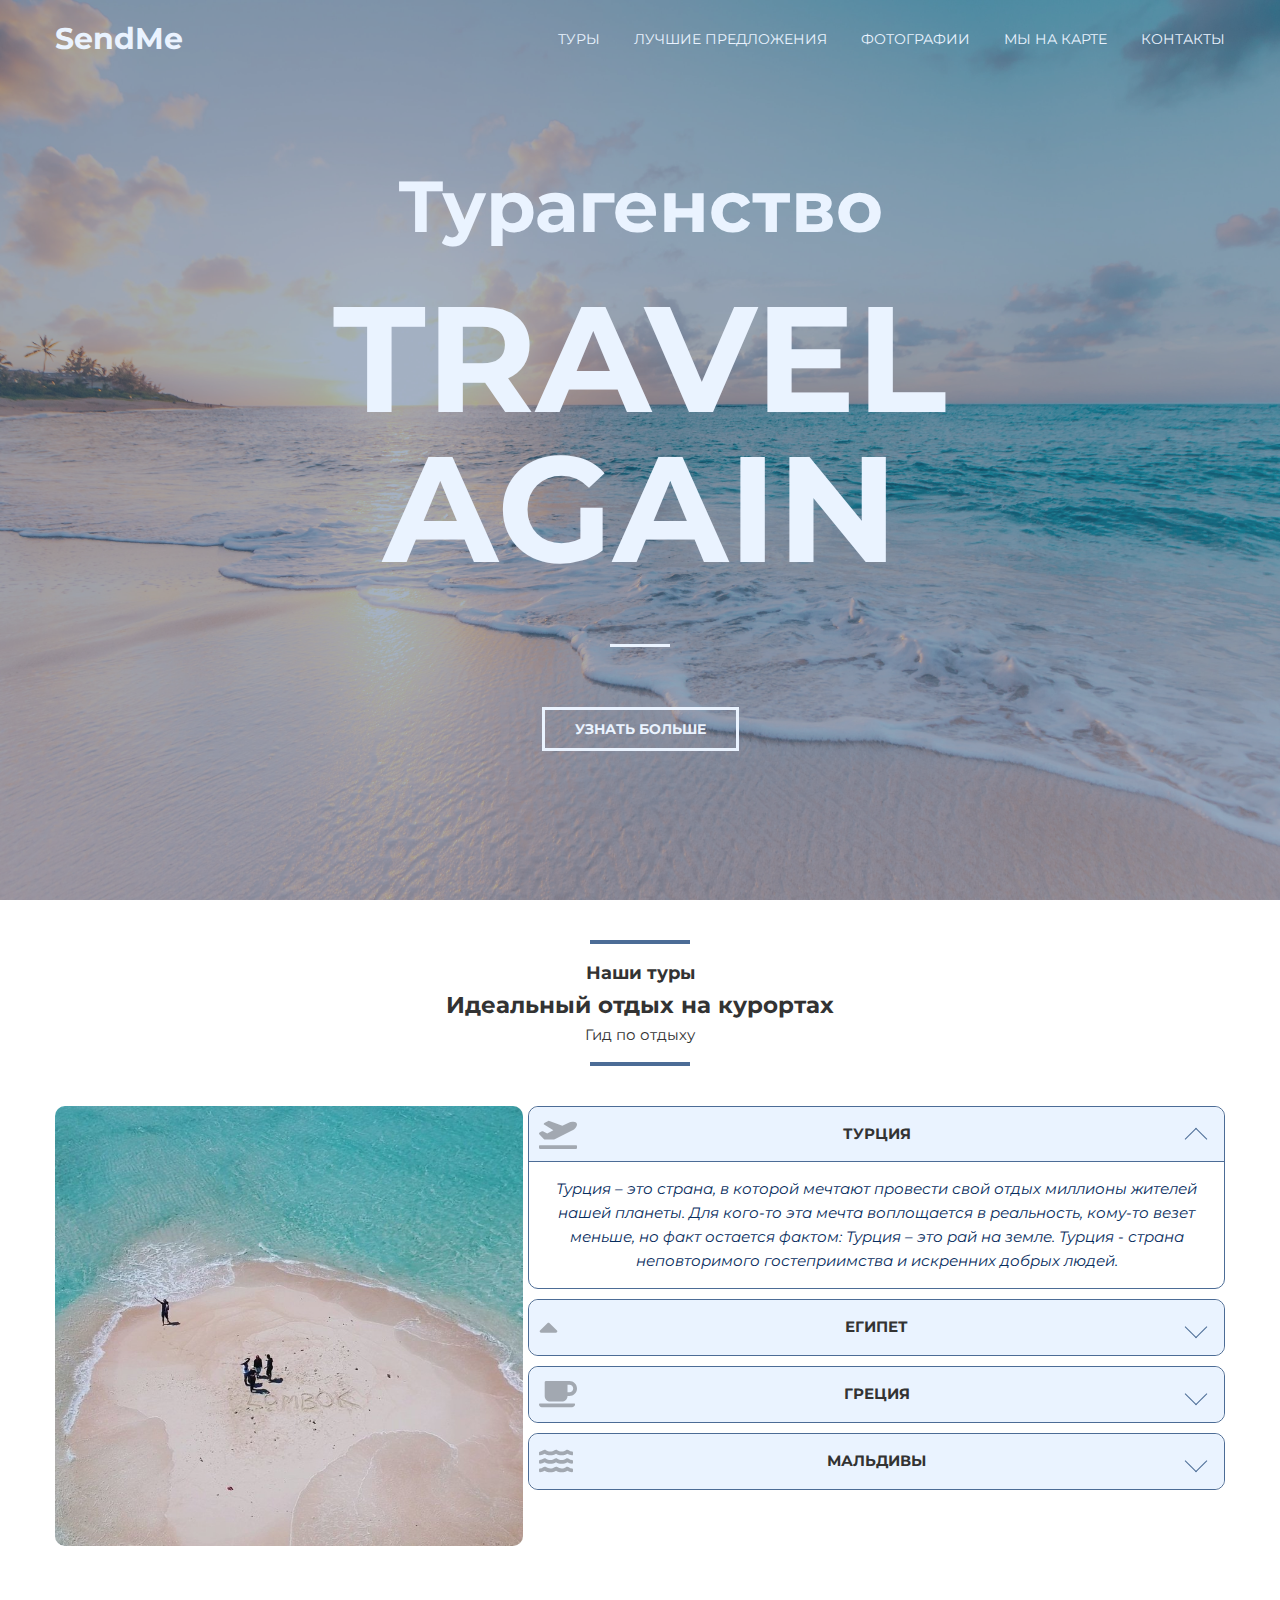
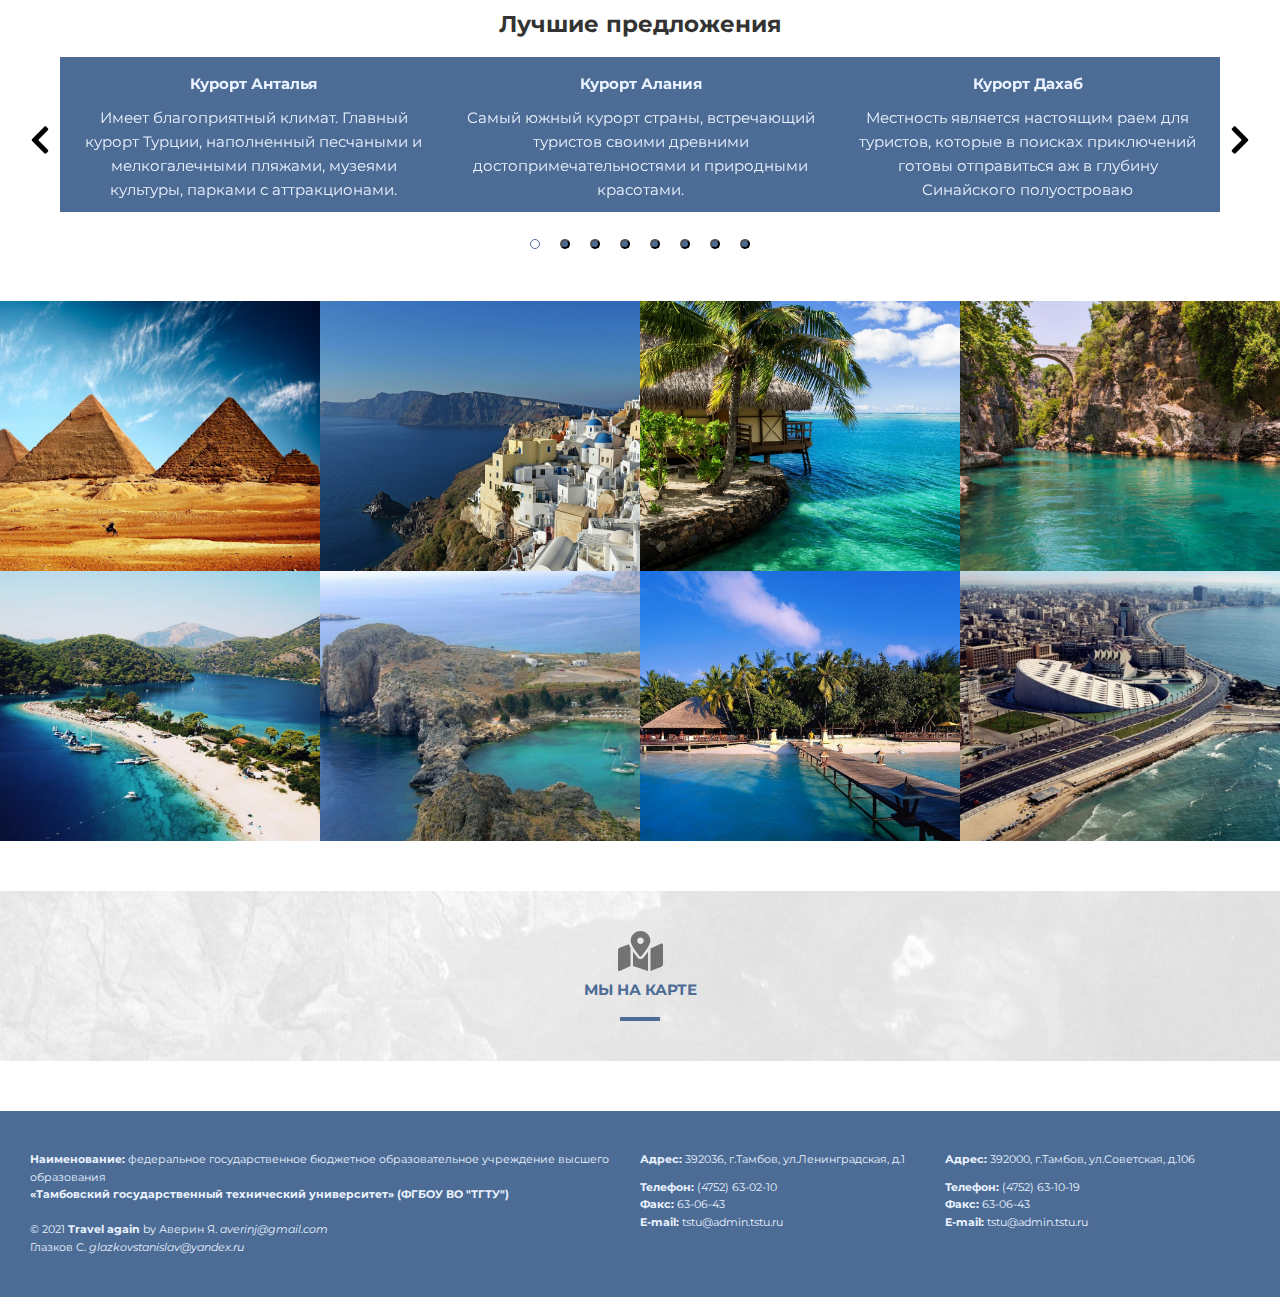
==== index.html @ 6d16c8c4 "для деплоя на gihub Pages" ====
<!DOCTYPE html>
<html lang="ru">
<head>
    <meta charset="UTF-8">
    <meta http-equiv="X-UA-Compatible" content="IE=edge">
    <meta name="viewport" content="width=device-width, initial-scale=1.0">
    <link rel="stylesheet" type="text/css" href="assets/css/style.css">
    <link rel="preconnect" href="https://fonts.googleapis.com">
    <link rel="preconnect" href="https://fonts.gstatic.com" crossorigin>
    <link href="https://fonts.googleapis.com/css2?family=Montserrat:ital,wght@0,400;0,700;1,300&display=swap" rel="stylesheet">

    <!-- Favicons -->
    <link rel="apple-touch-icon" sizes="180x180" href="assets/img/favicons/apple-touch-icon.png">
    <link rel="icon" type="image/png" sizes="32x32" href="assets/img/favicons/favicon-32x32.png">
    <link rel="icon" type="image/png" sizes="16x16" href="assets/img/favicons/favicon-16x16.png">
    <link rel="manifest" href="assets/img/favicons/site.webmanifest">
    <link rel="mask-icon" href="assets/img/favicons/safari-pinned-tab.svg" color="#7f7f7f">
    <meta name="msapplication-TileColor" content="#00aba9">
    <meta name="theme-color" content="#ffffff">

    <meta name="description" content="Travel Again - турагентство вашей мечты" />
    <meta name="keywords" content="Travel Again - турагентство вашей мечты" />
    <meta name="google" content="notranslate" />

    <title>Travel again</title>
</head>
<body>

<!-- Header -->
<header class="header" id="header">
    <div class="container">
        <div class="header__inner">
            <div class="header__logo">SendMe</div>

            <nav class="nav" id="nav">
                <a href="#tours" class="nav__link">Туры</a>
                <a href="#slider" class="nav__link">Лучшие Предложения</a>
                <a href="#photos" class="nav__link">Фотографии</a>
                <a href="#map" class="nav__link">Мы на карте</a>
                <a href="#contacts" class="nav__link">Контакты</a>
            </nav>

            <button class="nav-toggle" id="nav_toggle" type="button">
                <span class="nav-toggle__item">Menu</span>
            </button>
        </div>
    </div>
</header>

<!-- Page -->
<div class="page">
    <!--    Intro-->
    <div class="intro" id="intro">
        <div class="container">
            <div class="intro__inner">
                <h2 class="intro__uptitle">Турагенство</h2>
                <h1 class="intro__title">Travel again</h1>

                <a href="#slider" class="btn">Узнать больше</a>

            </div>
        </div>
    </div>

    <!-- Tours -->
    <div class="tours" id="tours">
        <div class="container">
            <div class="tours__header">
                <h3 class="tours__uptitle">Наши туры</h3>
                <h2 class="tours__title">Идеальный отдых на курортах</h2>
                <p class="tours__text">Гид по отдыху</p>
            </div>

            <div class="tours__block">

                <img src="assets/img/tours.jpg" alt="" class="tours__photo">

    
                <div class="accordion" id="accordion">
                    <div class="accordion__item active">
                        <div class="accordion__header">
                            <img src="assets/svg/plane-departure-solid.svg" alt="" class="header__ico">
                            <div class="accordion__title">Турция</div>
                        </div>
                        <div class="accordion__content" >
                            <p>Турция – это страна, в которой мечтают провести свой отдых миллионы жителей нашей планеты. Для кого-то эта мечта воплощается в реальность, кому-то везет меньше, но факт остается фактом: Турция – это рай на земле. Турция - страна неповторимого гостеприимства и искренних добрых людей.</p>
                        </div>
                    </div>
                    <div class="accordion__item">
                        <div class="accordion__header">
                            <img src="assets/svg/caret-up-solid.svg" alt="" class="header__ico">
                            <div class="accordion__title">Египет</div>
                        </div>
                        <div class="accordion__content">
                            <p>Достоинства Египта известны каждому: качественный пляжный отдых круглый год на Средиземном и Красном морях, разнообразная «экскурсионка»: Сфинкс и Луксор. Египет наиболее знаменит, как колыбель древней египетской цивилизации с ее храмами, иероглифами, мумиями и виднеющимися отовсюду пирамидами.</p>
                        </div>
                    </div>
                    <div class="accordion__item">
                        <div class="accordion__header">
                            <img src="assets/svg/coffee-solid.svg" alt="" class="header__ico">
                            <div class="accordion__title">Греция</div>
                        </div>
                        <div class="accordion__content">
                            <p>Греция — страна, где древности на каждом шагу: Афины, Дельфы, Фивы и Метеоры, скальные монастыри и святая гора Афон. Еще здесь классные пляжи, чистое море, а также живописные острова. Греция является музеем под открытым небом. Даже в самых небольших деревнях Греции можно найти развалины древней крепости или фрагменты античных храмов.</p>
                        </div>
                    </div>
                    <div class="accordion__item">
                        <div class="accordion__header">
                            <img src="assets/svg/water-solid.svg" alt="" class="header__ico">
                            <div class="accordion__title">Мальдивы</div>
                        </div>
                        <div class="accordion__content">
                            <p>Мальдивские острова — это россыпь живописных атоллов в теплых водах Индийского океана. Здесь все располагает к блаженству: километры уединенных пляжей, высококлассные отели и очень красивая природа.</p>
                        </div>
                    </div>
                </div>
            </div>
        </div>
    </div>

    <!-- SLick slider -->
    <div class="slider__block" id="slider">
        <h2 class="slider__uptitle">Лучшие предложения</h2>
        <div class="slider">
            <div class="slider__item">
                <p class="slider__title">Курорт Анталья</p>
                <div class="slider__subtitle">Имеет благоприятный климат. Главный курорт Турции, наполненный песчаными и мелкогалечными пляжами, музеями культуры, парками с аттракционами.</div>
            </div>
            <div class="slider__item">
                <p class="slider__title">Курорт Алания</p>
                <div class="slider__subtitle">Самый южный курорт страны, встречающий туристов своими древними достопримечательностями и природными красотами.</div>
            </div>
            <div class="slider__item">
                <p class="slider__title">Курорт Дахаб</p>
                <div class="slider__subtitle">Местность является настоящим раем для туристов, которые в поисках приключений готовы отправиться аж в глубину Синайского полуостроваю</div>
            </div>
            <div class="slider__item">
                <p class="slider__title">Курорт Хургада</p>
                <div class="slider__subtitle">Хургада - популярный крупный египетский курорт, центр водных видов спорта. Туристов привлечет в данном регионе шоу восточных танцев и теплое Красное море.</div>
            </div>
            <div class="slider__item">
                <p class="slider__title">Остров Крит</p>
                <div class="slider__subtitle">Большой греческий остров, наполненный горными ландшафтами, песчаными пляжами и уютными деревушками. Курорт хорош для родителей с детьми или романтического отдыха вдвоём.</div>
            </div>
            <div class="slider__item">
                <p class="slider__title">Остров Корфу</p>
                <div class="slider__subtitle">Самый северных из греческих островов славится пышной растительностью, скалистыми горами и холмистым побережьем.</div>
            </div>
            <div class="slider__item">
                <p class="slider__title">Атолл Южный Мале</p>
                <div class="slider__subtitle">Популярен среди отдыхающих с детьми. Также здесь удачно расположен аэропорт, можно всегда быстро добраться до своего отеля.</div>
            </div>
            <div class="slider__item">
                <p class="slider__title">Атолл Лавиани</p>
                <div class="slider__subtitle">Атолл включает в себя 63 острова. Считается, что здесь лучший дайвинг на Мальдивах. Также, остров покорит туристов алыми закатами и рассветами.</div>
            </div>
        </div>
    </div>

    <!-- Photos -->
    <div class="photos" id="photos">
        <div class="photos__inner">
            <div class="photos__col2">
                <div class="photos__col">
                    <div class="photos__item">
                        <img src="assets/img/photos/eg1.jpg" alt="" class="place__photo">
                        <div class="photos__info">
                            <div class="photos__title">Египетские пирамиды</div>
                            <div class="photos__text">Древние каменные сооружения бело золотого цвета пирамидальной формы, расположенные в Египте</div>
                        </div>
                    </div>
                    <div class="photos__item">
                        <img src="assets/img/photos/eg2.jfif" alt="" class="place__photo">
                        <div class="photos__info">
                            <div class="photos__title">Олюдениз</div>
                            <div class="photos__text">Курортный посёлок, расположенный на средиземноморском побережье Турции в 15км от города Фетхие.</div>
                        </div>
                    </div>
                </div>
                <div class="photos__col">
                    <div class="photos__item">
                        <img src="assets/img/photos/gr1.jpg" alt="" class="place__photo">
                        <div class="photos__info">
                            <div class="photos__title">Киклады</div>
                            <div class="photos__text">Архипелаг в южной части Эгейского моря. Более 200 островов, образующих несколько вытянутых с северо-запада на юго-восток гирлянд.</div>
                        </div>
                    </div>
                    <div class="photos__item">
                        <img src="assets/img/photos/gr2.jpg" alt="" class="place__photo">
                        <div class="photos__info">
                            <div class="photos__title">Родос</div>
                            <div class="photos__text">Город и порт в Греции. Расположен в 12км к северо-востоку от аэропорта «Диагорас» на побережье пролива Родос.</div>
                        </div>
                    </div>
                </div>
            </div>
            <div class="photos__col2">
                <div class="photos__col">
                    <div class="photos__item">
                        <img src="assets/img/photos/mal1.jpg" alt="" class="place__photo">
                        <div class="photos__info">
                            <div class="photos__title">Пальми</div>
                            <div class="photos__text">Город в Италии, располагается в регионе Калабрия, подчиняется административному центру Реджо-Калабрия.</div>
                        </div>
                    </div>
                    <div class="photos__item">
                        <img src="assets/img/photos/mal2.jpg" alt="" class="place__photo">
                        <div class="photos__info">
                            <div class="photos__title">Уэст-Айленд</div>
                            <div class="photos__text">Столица Кокосовых островов, которые входят в состав Внешней территории Австралия</div>
                        </div>
                    </div>
                </div>
                <div class="photos__col">
                    <div class="photos__item">
                        <img src="assets/img/photos/tur1.jpg" alt="" class="place__photo">
                        <div class="photos__info">
                            <div class="photos__title">Кёпрюлю каньон</div>
                            <div class="photos__text">Каньон и национальный парк в провинции Анталья, Турция. Простирается на 14 км вдоль горной реки Кёпрючай.</div>
                        </div>
                    </div>
                    <div class="photos__item">
                        <img src="assets/img/photos/tur2.jfif" alt="" class="place__photo">
                        <div class="photos__info">
                            <div class="photos__title">Александрия</div>
                            <div class="photos__text">Город в дельте Нила, главный морской порт и второй по величине город Египта. Простирается на 32 км вдоль побережья Средиземного моря.</div>
                        </div>
                    </div>
                </div>
            </div>
        </div>
    </div>

    <!-- Map -->
    <div class="map" id="map">
        <div class="container">
            <div class="map__inner">
                <a href="https://yandex.ru/maps/-/CCUqYBhc9C" class="map__link">
                    <img src="assets/svg/map-marked-alt-solid.svg" alt="" class="map__ico">          
                    <div class="map__title">Мы на карте</div>
                </a>
            </div>
        </div>
    </div>
</div>

<!-- Footer -->
<footer class="footer" id="contacts">
        <div class="footer__inner">
            <div class="footer__left">
                <div class="footer__text">
                    <p class="footer__uptitle"><b>Наименование:</b> федеральное государственное бюджетное образовательное учреждение высшего образования </p>
                    <p class="footer__title"><b>«Тамбовский государственный технический университет» (ФГБОУ ВО "ТГТУ")</b></p>
                    <p class="footer__subtitle"><br>© 2021 <b>Travel again</b> by Аверин Я. <i>averinj@gmail.com</i><br>Глазков С. <i>glazkovstanislav@yandex.ru</i></p>
                </div>
            </div>
            <div class="footer__center">
                <div class="footer__text">
                    <p class="footer__address"><b>Адрес:</b> 392036, г.Тамбов, ул.Ленинградская, д.1</p>
                    <a href="tel:+74752630210" class="footer__tel"><b>Телефон:</b> (4752) 63-02-10</p>
                    <p class="footer__fax"><b>Факс: </b>63-06-43</p>
                    <a href="mailto:tstu@admin.tstu.ru" class="footer__email"><b>E-mail:</b> tstu@admin.tstu.ru</a>
                </div>
            </div>
            <div class="footer__right">
                <div class="footer__text">
                    <p class="footer__address"><b>Адрес:</b> 392000, г.Тамбов, ул.Советская, д.106</p>
                    <a href="tel:+74752631019" class="footer__tel"><b>Телефон:</b> (4752) 63-10-19</p>
                    <p class="footer__fax"><b>Факс: </b>63-06-43</p>
                    <a href="mailto:tstu@admin.tstu.ru" class="footer__email"><b>E-mail:</b> tstu@admin.tstu.ru</a>
                </div>
            </div>
        </div>
</footer>
</div>
<script src="https://code.jquery.com/jquery-3.6.0.min.js" type="text/javascript"></script>
<script src="assets/js/slick.min.js"></script>
<script src="assets/js/main.js"></script>
</body>
</html>
---- assets/css/style.css ----
body {
    margin: 0;
    font-family: 'Montserrat', sans-serif;
    -webkit-font-smoothing: antialiased;

    font-size: 15px;
    line-height: 1.6;
    color: #333333;
}

*,
*:before,
*:after {
    padding: 0;
    box-sizing: border-box;
}

h1, h2, h3, h4, h5, h6 {
    margin: 0;
}

p {
    margin: 0;
}

a {
    margin: 0;
    text-decoration: none;
    outline: none;
}

/*Container*/
.container {
    width: 100%;
    max-width: 1200px;
    padding: 0 15px;
    margin: 0 auto;
    text-align: center;
    height: auto;
}

.page {
    overflow: hidden;
}
/*Header*/
.header {
    position: absolute;
    width: 100%;
    padding-top: 15px;

    top: 0;
    left: 0;
    right: 0;
    z-index: 1000;
    transition: background-color .1s linear;
}

.header.fixed {
    padding: 5px 0;

    background-color: #4c6c96;
    box-shadow: 0 3px 10px rgba(0, 0, 0, 0.2);

    position: fixed;
    top: 0;
    left: 0;
    right: 0;

    transform: translate3d(0, 0, 0);
}

.header.active {
    background-color: #4c6c96;
}

.header__inner {
    display: flex;
    justify-content: space-between;
    align-items: center;
}

.header__logo {
    font-size: 30px;
    font-weight: 700;
    color: #eaf3ff;
}

/*Nav*/
.nav {
    font-size: 14px;
    text-transform: uppercase;
    opacity: .2s;
}

.nav-toggle {
    width: 30px;
    padding: 10px 0;
    display: none;

    font-size: 0;
    color: transparent;

    border: 0;
    background: none;
    cursor: pointer;

    position: absolute;
    top: 24px;
    right: 24px;
    z-index: 1;
}

.nav-toggle:focus {
    outline: 0;
}

.nav-toggle__item {
    display: block;
    width: 100%;
    height: 3px;

    background-color: #fff;

    position: absolute;
    top: 0;
    right: 0;
    bottom: 0;
    left: 0;
    margin: auto;

    transition: background .2s linear;
}

.nav-toggle.active .nav-toggle__item {
    background: none;
}

.nav-toggle__item:before,
.nav-toggle__item:after {
    content: "";
    width: 100%;
    height: 3px;

    background-color: #fff;

    position: absolute;
    left: 0;
    z-index: 1;

    transition: transform .2s linear;
}

.nav-toggle__item:before {
    top: -8px;
}

.nav-toggle__item:after {
    bottom: -8px;
}

.nav-toggle.active .nav-toggle__item:before {
    transform-origin: left top;
    transform: rotate(45deg) translate3d(0px, -2px, 0)
}

.nav-toggle.active .nav-toggle__item:after {
    transform-origin: left bottom;
    transform: rotate(-45deg) translate3d(0px, 3px, 0);
}

.nav__link {
    display: inline-block;
    vertical-align: top;
    margin: 0 15px;
    position: relative;

    color: #eaf3ff;
    text-decoration: none;

    transition: color .1s linear;
}

.nav__link:first-child {
    margin-left: 0;
}

.nav__link:last-child {
    margin-right: 0;
}

.nav__link:after {
    content: "";
    display: block;
    width: 100%;
    height: 3px;

    background-color: #eaf3ff;
    opacity: 0;

    position: absolute;
    top: 100%;
    left: 0;
    z-index: 1;

    transition: opacity .1s linear;
}

.nav__link:hover {
    color: #eaf3ff;
}

.nav__link:hover:after {
    opacity: 1;
}

/*Intro*/
.intro {
    display: flex;
    flex-direction: column;
    justify-content: center;
    width: 100%;
    height: 100vh;
    position: relative;  
    min-height: 820px;  
    
    background: url("../img/Sea.jpg") center no-repeat;
    -webkit-background-size: cover;
    background-size: cover;
    box-shadow: inset 0 0 0 1000px rgba(52,87,133, .4);
}

.intro__inner {
    width: 100%;
    max-width: 800px;
    margin: 0 auto;

    text-align: center;
}

.intro__title {
    color: #eaf3ff;
    font-size: 150px;
    font-weight: 700;
    text-transform: uppercase;
    line-height: 1;
}

.intro__title:after {
    content: "";
    display: block;
    width: 60px;
    height: 3px;
    margin: 60px auto;

    background-color: #eaf3ff;
}

.intro__uptitle {
    margin-bottom: 20px;

    font-size: 72px;
    color: #eaf3ff;
}


/* Button */
.btn {
    display: inline-block;
    vertical-align: top;
    padding: 8px 30px;

    border: 3px solid #eaf3ff;

    font-size: 14px;
    font-weight: 700;
    color: #eaf3ff;
    text-transform: uppercase;
    text-decoration: none;

    transition: background .1s linear, color .1s linear;
}

.btn:hover {
    background-color: #eaf3ff;
    color: #333;
}

/* Slick slider */
.slider__block {
    width: 100%;
    max-width: inherit;
}
.slider__uptitle {
    width: 100%;
    text-align: center;
    margin-top: 40px;
    padding-bottom: 15px;
}
.slick-slider{
	min-width: 0;
}
.slick-list {
	overflow: hidden;
}
.slick-track{
	display: flex;
	align-items: flex-start;
}
.slider {
    margin: 0 0 50px;
	position: relative;
	padding: 0px 60px;
}

.slider .slick-arrow{
	position: absolute;
	top: 50%;
	margin: -30px 30px 0px;
	z-index: 10;
	font-size: 0;
	width: 20px;
	height: 35px;
    border: none;
}
.slider .slick-arrow.slick-prev{
	left: 0;
	background: url('../svg/chevron-left-solid.svg') 0 0 / 100% no-repeat;
}
.slider .slick-arrow.slick-next{
	right: 0;
	background: url('../svg/chevron-right-solid.svg') 0 0 / 100% no-repeat;
}
.slider .slick-arrow.slick-disabled{
	opacity: 0.2;
}

.slider .slick-dots{
	display: flex;
	align-items: center;
	justify-content: center;
}
.slider .slick-dots li{
	list-style: none;
	margin: 0px 10px;
}
.slider .slick-dots button{
	font-size: 0;
	width: 10px;
	height: 10px;
	background-color: #4c6c96;
	border-radius: 50%;
}

.slider .slick-dots li.slick-active button{
	background-color: transparent;
	border: 1px solid #4c6c96;
}

.slider__item {
    padding: 15px;
    color: #eaf3ff;
    background: #4c6c96;
    text-align: center;
    height: 155px;
}

.slider__title {
    font-size: 15px;
    font-weight: 700;
    margin-bottom: 10px;
}

/* tours */
.tours {
    position: relbtntive;
    width: 100%;
    height: auto;
    margin-bottom: 60px;
}

.tours__block {
    width: 100%;
    display: flex;
    justify-content: space-around;
}

.tours__photo {
    width: 40%;
    height: 440px;
    object-fit: cover;
    display: block;
    margin-right: 5px;
    border-radius: 10px;
}

.tours__header {
    margin: 40px 0;
}

.tours__header::after,
.tours__header::before {
    content: "";
    height: 4px;
    width: 100px;
    background-color: #4c6c96;
    display: block;
    margin: 15px auto;
    transition: background-color .1s linear;
}


/* Accordion */
.accordion {
    width: 60%;
}

.header__ico {
    position: absolute;
    margin-left: 10px;
    left: 0;
    height: 30px;
    opacity: .3;
}


.accordion__header {
    display: flex;

    padding: 15px 20px 15px;
    position: relative;

    border-bottom: 1px solid transparent;
    cursor: pointer;

    align-items: center;

    background-color: #eaf3ff;
    border-radius: 10px;
}

.accordion__title {
    font-weight: 700;
    font-size: 15px;
    color: #333;
    text-transform: uppercase;
    width: 100%;
}

.accordion__item {
    margin-bottom: 10px;
    border: 1px solid #4c6c96;
    border-radius: 10px;
}

.accordion__item.active .accordion__content {
    display: block;
    animation: showBlock .5s linear forwards;
    
}

.accordion__item.active .accordion__header {
    border-bottom-color: #4c6c96;
    background-color: #eaf3ff;

    border-radius: 10px 10px 0 0;
}

.accordion__item.active .accordion__header:after {
    transform: translateY(-50%) rotate(-45deg);
    margin-top: 5px;
}

.accordion__header:after {
    content: "";
    display: block;
    width: 16px;
    height: 16px;

    border-top: 1px solid #4c6c96;
    border-right: 1px solid #4c6c96;

    position: absolute;
    top: 50%;
    right: 20px;
    z-index: 1;

    transform: translateY(-50%) rotate(135deg);
}

.accordion__content {
    padding: 15px 20px;
    display: none;

    font-size: 15px;
    color: #072d5e;
    font-style: italic;
    font-weight: 400;
}

@keyframes showBlock {
  0% {
    opacity: 0;
  }
  100% {
    opacity: 1;
  }
}

/* Photos */
.photos {
    display: flex;
    justify-content: center;
}

.photos__col {
    flex: 1 1 0;
}

.photos__col2 {
    display: flex;
}

.photos__item {
    position: relative;

    background: linear-gradient(to bottom, #4c6c96, #aacfff);
}

.photos__item:hover .place__photo {
    opacity: .1;
}

.photos__item:hover .photos__info {
    opacity: 1;
}

.place__photo {
    display: block;
    width: 100%;
    height: 270px;
    object-fit: cover;

    transition: opacity .2s linear;
}

.photos__info {
    width: 100%;
    padding: 0 15px;

    text-align: center;
    color: #eaf3ff;
    opacity: 0;

    position: absolute;
    top: 50%;
    left: 0;
    z-index: 1;

    transform: translate3d(0, -50%, 0);
    transition: opacity .2s linear;
}

.photos__title {
    margin-bottom: 5px;

    font-size: 14px;
    text-transform: uppercase;
}

.photos__text {
    font-size: 15px;
    font-weight: 300;
    font-style: italic;
}

.photos__inner {
    display: inline-grid;
    grid-auto-flow: column;
}

.place__photo:nth-child(even) {
    position: relative;
    top: -7px;
}

/* Map */
.map {
    display: flex;
    flex-direction: column;
    justify-content: center;
    width: 100%;
    margin: 50px 0;
    align-items: center;
    background: url('../img/map-bg.jpg') center no-repeat;
}

.map__inner {
    padding: 40px;
    display: flex;
    flex-direction: column;
}

.map__ico {
    height: 40px;
    opacity: .5;
}

.map__title {
    text-transform: uppercase;
    color: #4c6c96;
    font-weight: 700;
    font-size: 15px;
    transition: color .1s linear;
}

.map__title::after {
    content: "";
    height: 4px;
    width: 40px;
    background-color: #4c6c96;
    display: block;
    margin: 15px auto 0;
    align-items: center;
    transition: background-color .1s linear;
}

.map__link {
    margin: 0;
    padding: 0;
    text-decoration: none;
}

.map__title:hover {
    color: #1b3e6b;
}

.map__title:hover::after {
    background-color: #1b3e6b;
}

/* Footer */
.footer {
    display: flex;
    flex-direction: column;
    justify-content: center;
    width: 100%;
    height: auto;
    position: relative;   
    
    background-color: #4c6c96;
}

.footer__inner {
    display: flex;
    margin: 40px 30px;
}

.footer__text {
    font-size: 11px;
    color: #eaf3ff;
    margin-right: 15px;
}

.footer__left {
    display: flex;
    width: 50%;
}

.footer__center,
.footer__right {
    width: 25%;
}

.footer__address {
    padding-bottom: 10px;
}

.footer__tel,
.footer__email {
    text-decoration: none;
    outline: none;
    color: #eaf3ff;
    cursor: pointer;
}

.footer__tel:hover,
.footer__email:hover {
    opacity: .7;
}


/* Media */
@media (max-width: 1200px) {
    .intro__uptitle {
        font-size: 52px;
    }

    .intro__title {
        font-size: 120px;
    }

    .slider__item {
        height: 230px;
    }

    .place__photo {
        height: 200px;
    }
}

@media (max-width: 990px) {
    .intro__uptitle {
        font-size: 32px;
    }

    .intro__title {
        font-size: 80px;
    }


    /* Header */
    .header {
        padding: 10px 0;
    }

    /* Nav */
    .nav {
        display: none;
        width: 100%;
        text-align: left;

        position: absolute;
        top: 100%;
        left: 0;

        background-color: #4c6c96;
    }

    .nav.active {
        display: block;
    }

    .nav__link {
        display: block;
        margin: 0;
        padding: 8px 20px;
    }

    .nav-toggle {
        display: block;
    }

    .slider__item {
        height: 245px;
    }

    .tours__uptitle {
        font-size: 19px;
    }

    .tours__title {
        font-size: 20px;
    }

    .tours__text {
        font-size: 25px;
    }

    .accordion__title {
        font-size: 15px;
    }

    .accordion__content {
        font-size: 16px;
    }

    .photos__title {
        font-size: 12px;
    }

    .photos__text {
        font-size: 13px;
    }
}

@media (max-width: 770px) {
    .intro {
        min-height: 650px;
    }

    .header {
        padding: 10px 0;
    }

    .slider {
		padding: 0px 40px;
	}

    .slider .slick-arrow{
        margin: -30px 10px 0px;
    }

    .slider__item {
        height: 230px;
    }

    .tours {
        display: block;
        align-items: center;
    }

    .tours__photo {
        width: 100%;
        margin-bottom: 10px;
    }

    .tours__block {
        /* display: block; */
        align-items: center;
        flex-direction: column;
        width: 100%;
        height: auto;
    }

    .accordion {
        height: auto;
        width: 100%;
    }

    .photos {
        flex-wrap: wrap;
    }

    .photos__inner {
        width: 100%;
        display: flex;
        flex-direction: column;  
    }

    .photos__col {
        flex: none;
        width: 50%;
    }

    .photos__col2 {
        width: 100%;
        display: flex;
    }

    .photos__title {
        font-size: 10px;
    }

    .photos__text {
        font-size: 11px;
    }
}

@media (max-width: 575px){
    .intro__uptitle {
        font-size: 30px;
    }

    .intro__title {
        font-size: 50px;
    }

    .header__logo {
        font-size: 30px;
    }

    .slider__item {
        height: 230px;
    }

    .map__title {
        font-size: 12px;
    }

    .footer__inner {
        display: flex;
        justify-content: space-between;
    }

    .footer__text {
        font-size: 10px;
    }
    .footer__tel,
    .footer__address,
    .footer__email {
        font-size: 7px;
    }
}
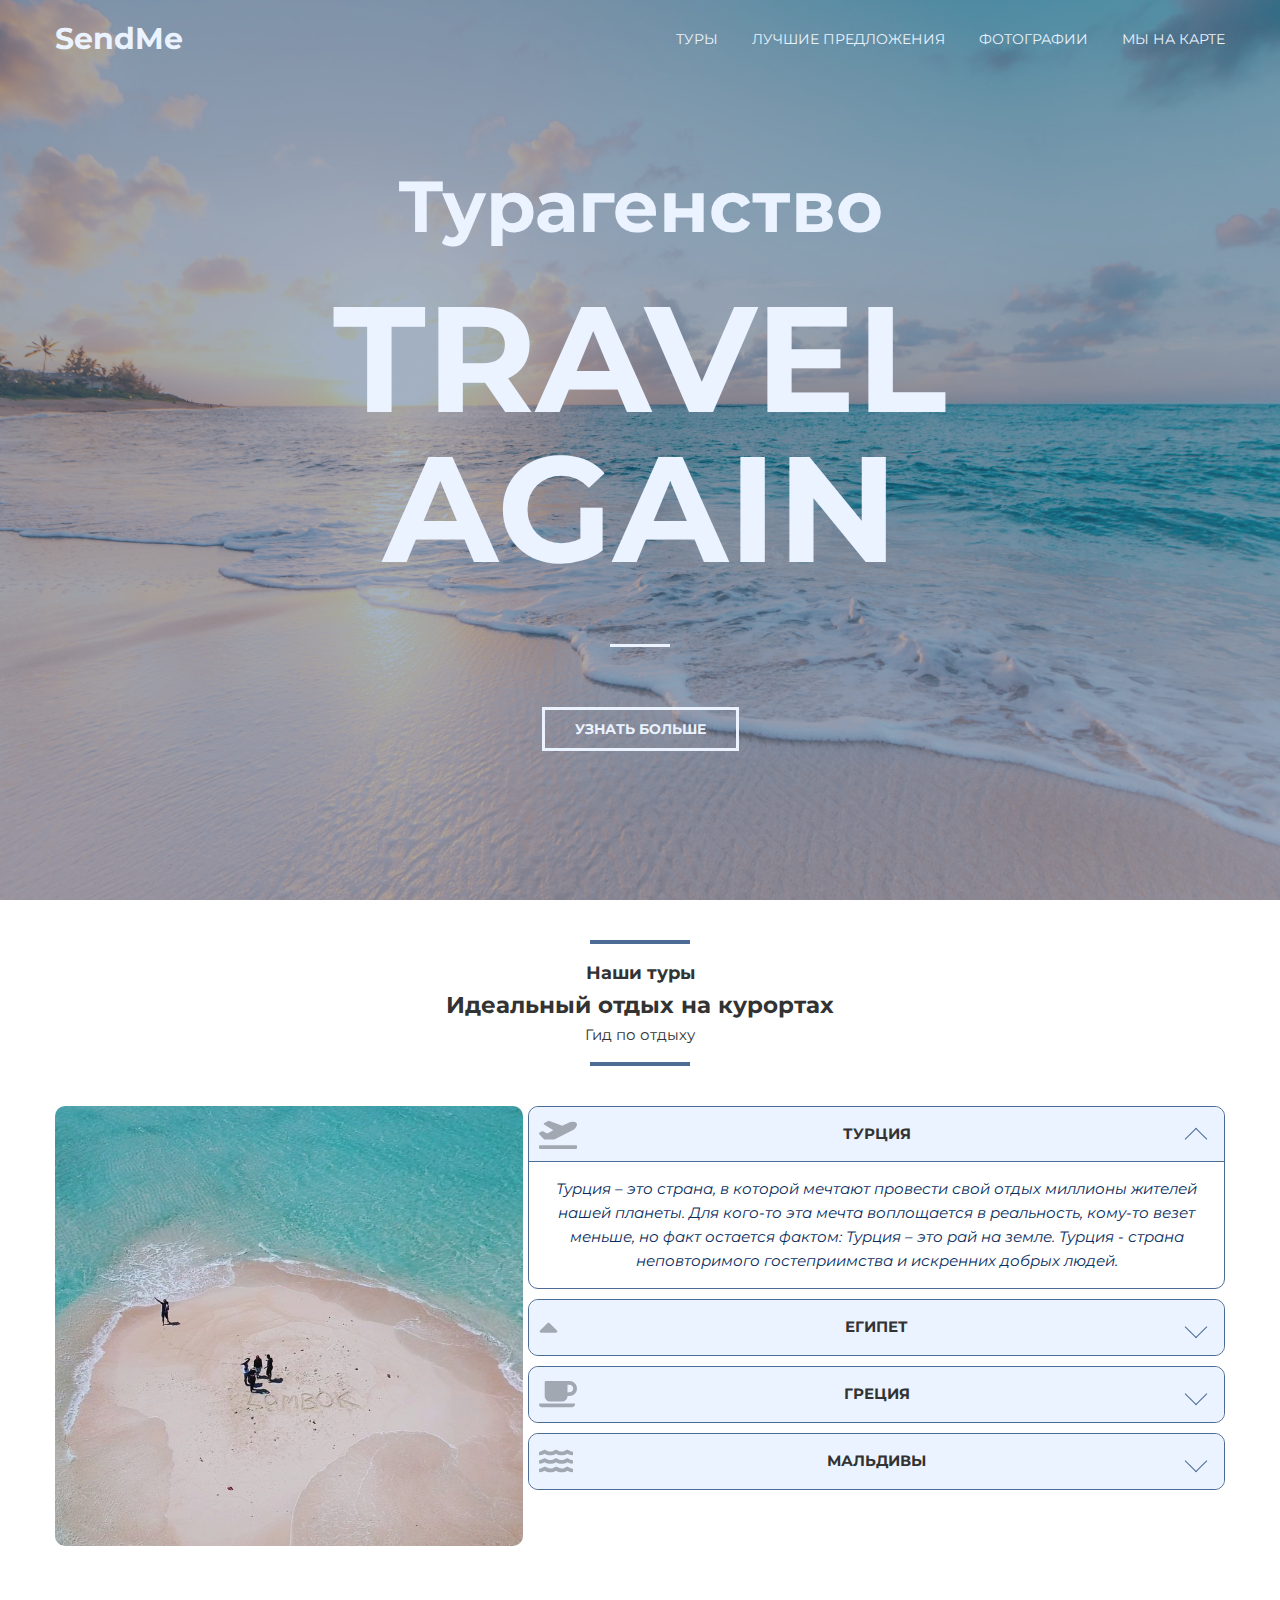
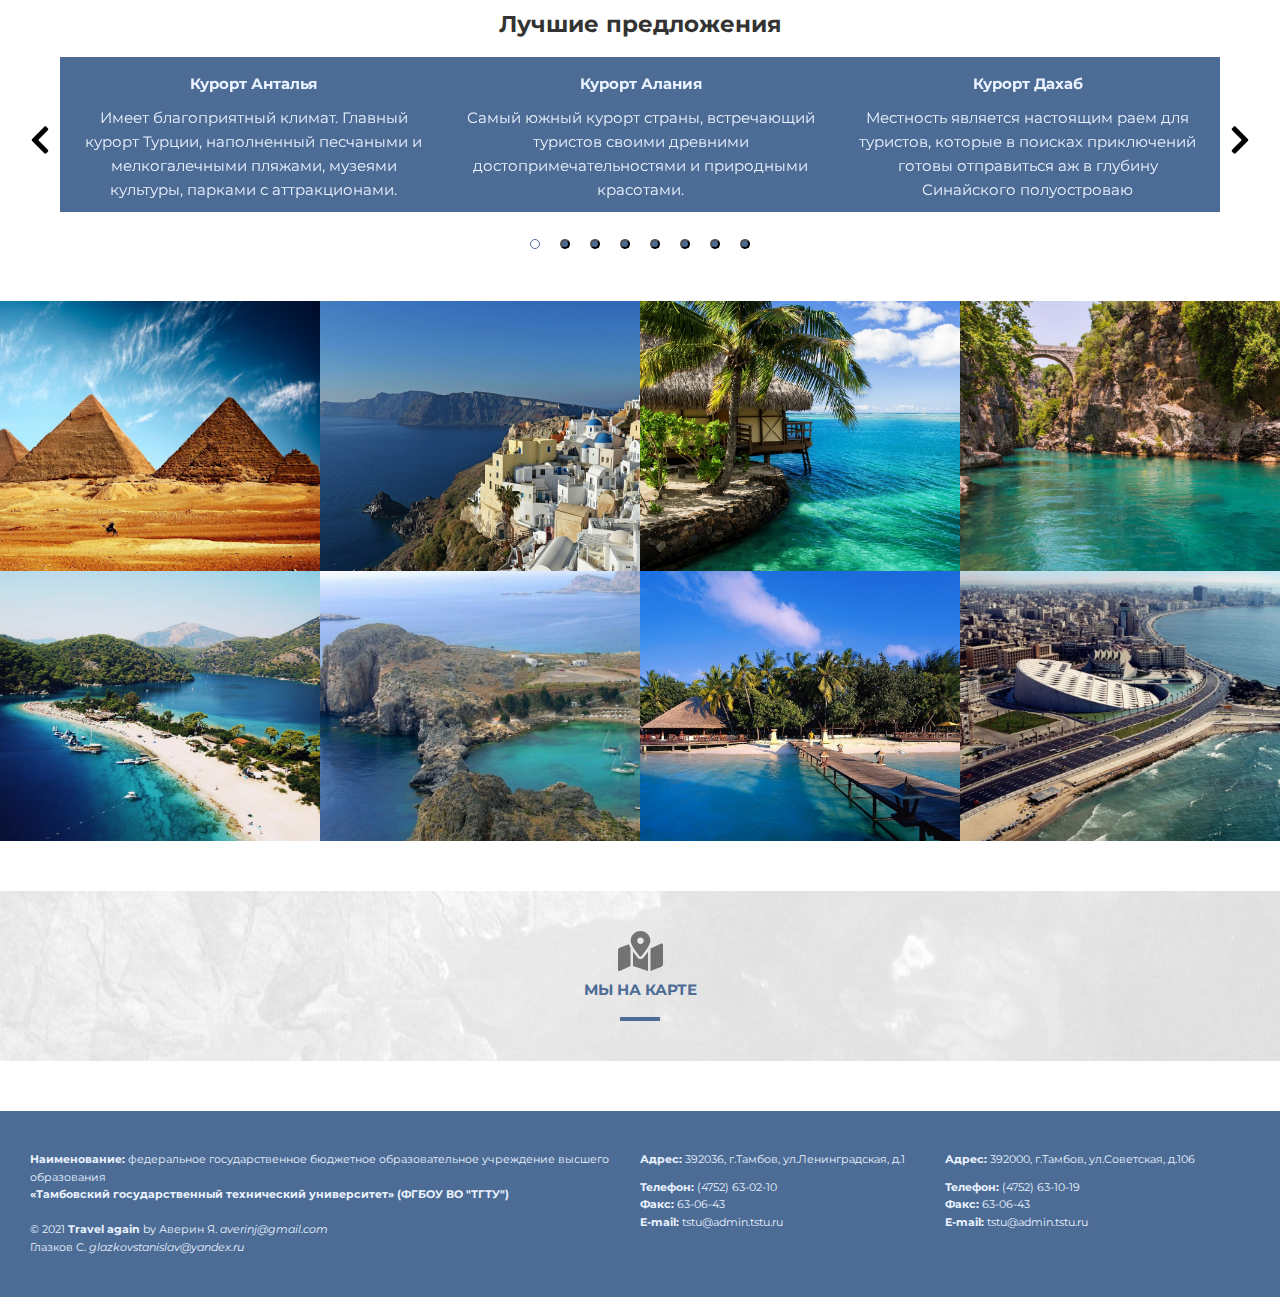
==== commit c26bde49: "правки" ====
--- a/index.html
+++ b/index.html
@@ -13,7 +13,7 @@
     <link rel="apple-touch-icon" sizes="180x180" href="assets/img/favicons/apple-touch-icon.png">
     <link rel="icon" type="image/png" sizes="32x32" href="assets/img/favicons/favicon-32x32.png">
     <link rel="icon" type="image/png" sizes="16x16" href="assets/img/favicons/favicon-16x16.png">
-    <link rel="manifest" href="assets/img/favicons/site.webmanifest">
+    <link rel="manifest" href="assets/img/favicons/site.webmanifest" crossorigin="use-credentials" />
     <link rel="mask-icon" href="assets/img/favicons/safari-pinned-tab.svg" color="#7f7f7f">
     <meta name="msapplication-TileColor" content="#00aba9">
     <meta name="theme-color" content="#ffffff">
@@ -37,7 +37,6 @@
                 <a href="#slider" class="nav__link">Лучшие Предложения</a>
                 <a href="#photos" class="nav__link">Фотографии</a>
                 <a href="#map" class="nav__link">Мы на карте</a>
-                <a href="#contacts" class="nav__link">Контакты</a>
             </nav>
 
             <button class="nav-toggle" id="nav_toggle" type="button">
@@ -245,7 +244,7 @@
 </div>
 
 <!-- Footer -->
-<footer class="footer" id="contacts">
+<footer class="footer">
         <div class="footer__inner">
             <div class="footer__left">
                 <div class="footer__text">
--- a/assets/css/style.css
+++ b/assets/css/style.css
@@ -727,11 +727,11 @@
     .nav {
         display: none;
         width: 100%;
-        text-align: left;
+        text-align: right;
 
         position: absolute;
         top: 100%;
-        left: 0;
+        right: 0;
 
         background-color: #4c6c96;
     }
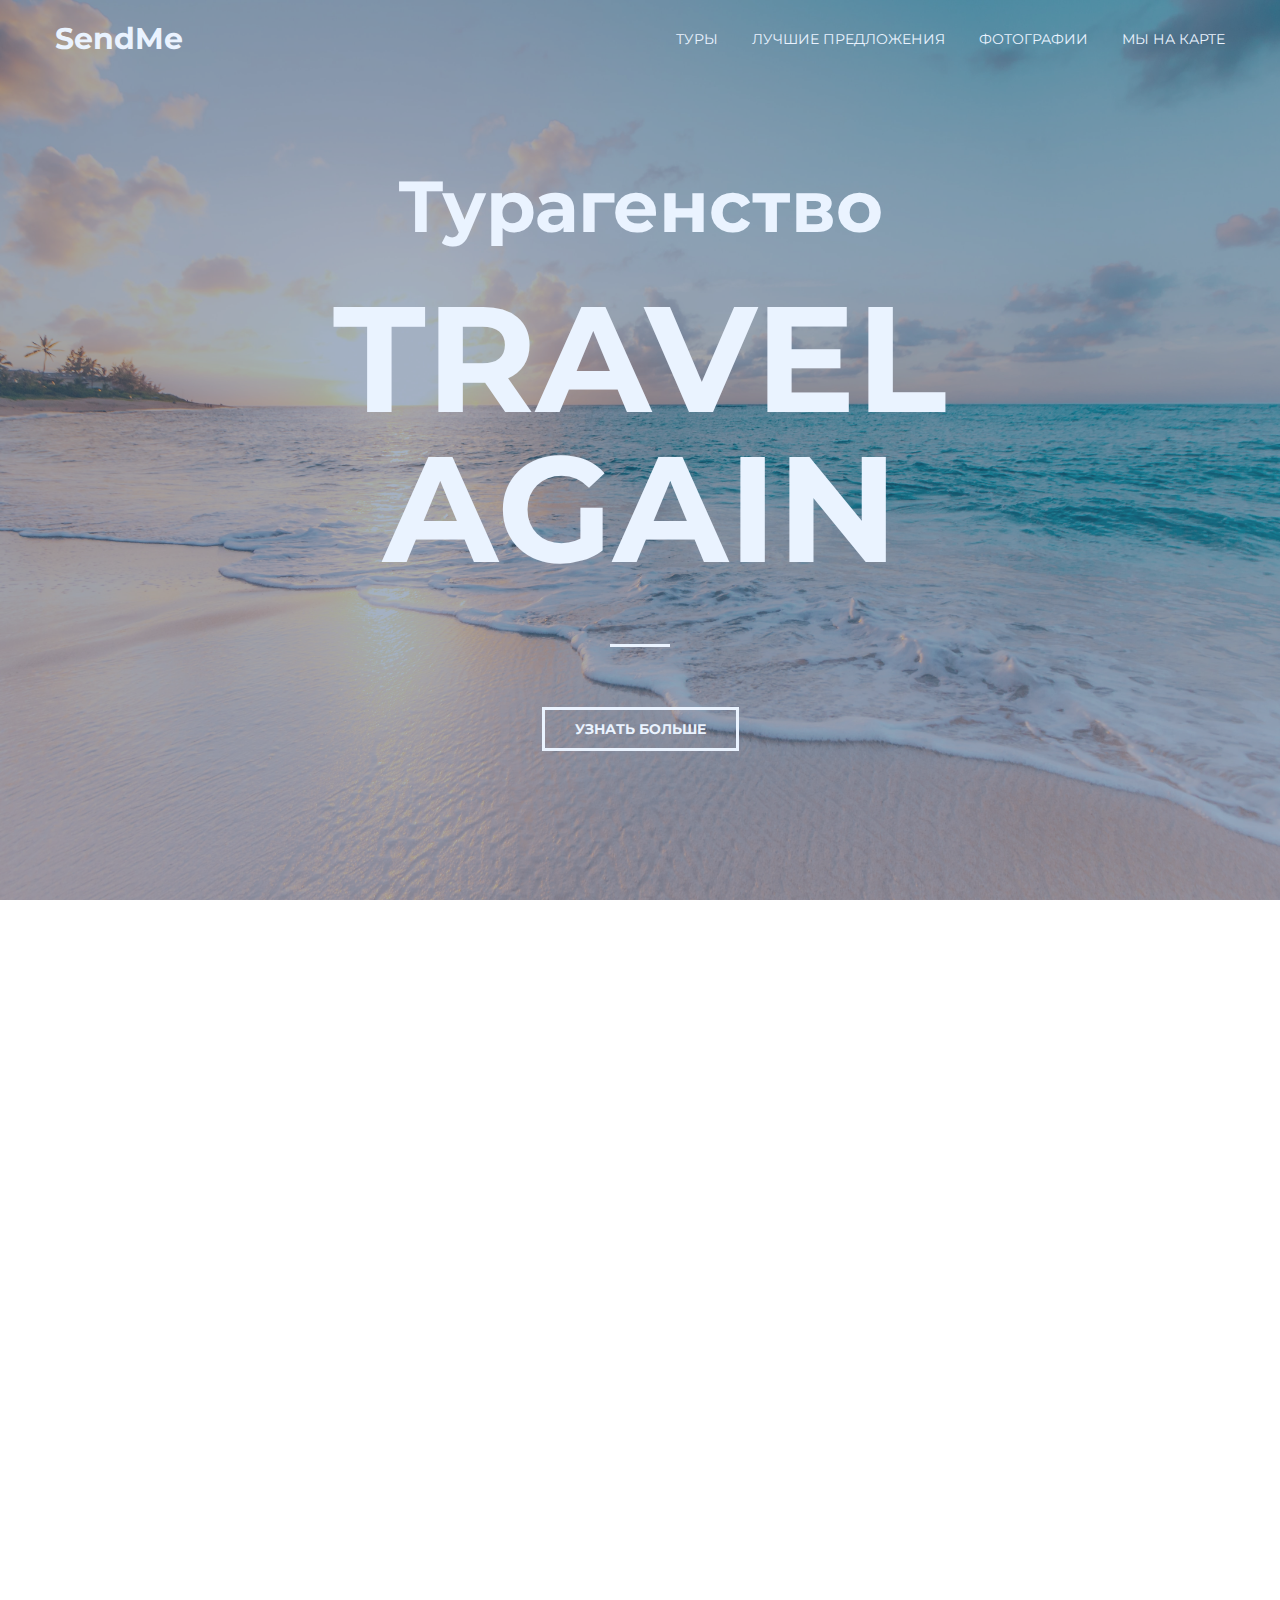
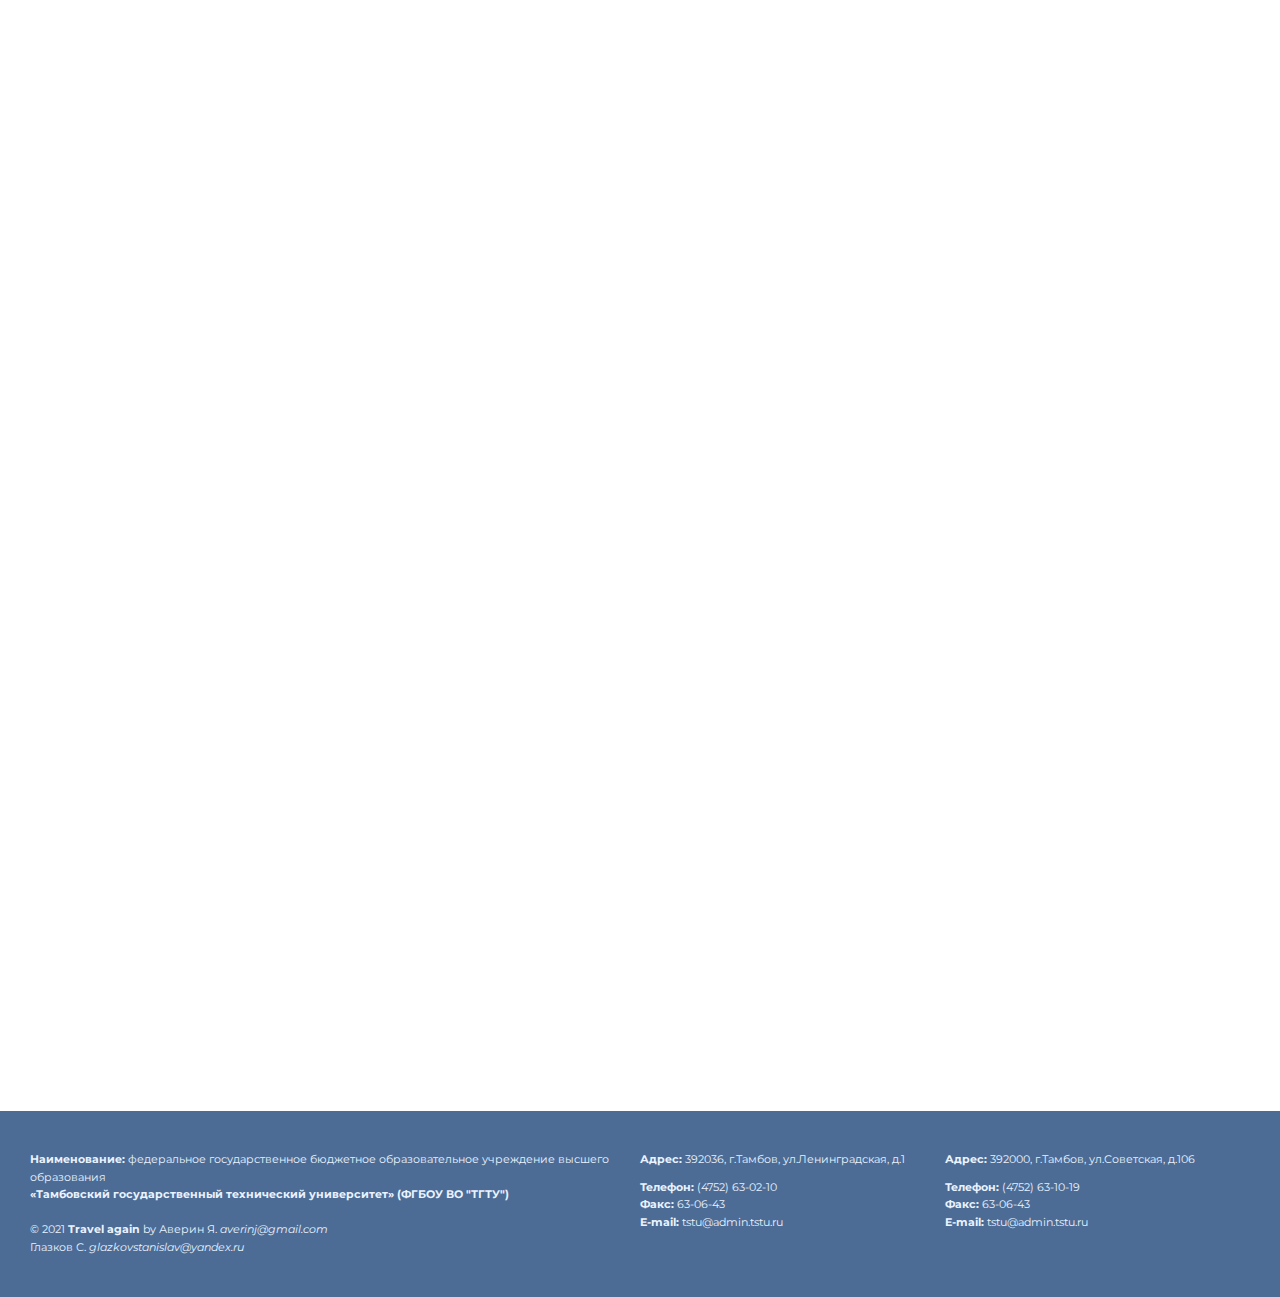
==== commit 00261ccb: "добавлены анимации" ====
--- a/index.html
+++ b/index.html
@@ -5,6 +5,7 @@
     <meta http-equiv="X-UA-Compatible" content="IE=edge">
     <meta name="viewport" content="width=device-width, initial-scale=1.0">
     <link rel="stylesheet" type="text/css" href="assets/css/style.css">
+
     <link rel="preconnect" href="https://fonts.googleapis.com">
     <link rel="preconnect" href="https://fonts.gstatic.com" crossorigin>
     <link href="https://fonts.googleapis.com/css2?family=Montserrat:ital,wght@0,400;0,700;1,300&display=swap" rel="stylesheet">
@@ -29,7 +30,7 @@
 <!-- Header -->
 <header class="header" id="header">
     <div class="container">
-        <div class="header__inner">
+        <div class="header__inner anim-items">
             <div class="header__logo">SendMe</div>
 
             <nav class="nav" id="nav">
@@ -51,18 +52,18 @@
     <!--    Intro-->
     <div class="intro" id="intro">
         <div class="container">
-            <div class="intro__inner">
+            <div class="intro__inner anim-items">
                 <h2 class="intro__uptitle">Турагенство</h2>
                 <h1 class="intro__title">Travel again</h1>
 
-                <a href="#slider" class="btn">Узнать больше</a>
+                <a href="#tours" class="btn">Узнать больше</a>
 
             </div>
         </div>
     </div>
 
     <!-- Tours -->
-    <div class="tours" id="tours">
+    <div class="tours anim-items" id="tours">
         <div class="container">
             <div class="tours__header">
                 <h3 class="tours__uptitle">Наши туры</h3>
@@ -118,7 +119,7 @@
     </div>
 
     <!-- SLick slider -->
-    <div class="slider__block" id="slider">
+    <div class="slider__block anim-items" id="slider">
         <h2 class="slider__uptitle">Лучшие предложения</h2>
         <div class="slider">
             <div class="slider__item">
@@ -158,7 +159,7 @@
 
     <!-- Photos -->
     <div class="photos" id="photos">
-        <div class="photos__inner">
+        <div class="photos__inner anim-items">
             <div class="photos__col2">
                 <div class="photos__col">
                     <div class="photos__item">
@@ -231,7 +232,7 @@
     </div>
 
     <!-- Map -->
-    <div class="map" id="map">
+    <div class="map anim-items" id="map">
         <div class="container">
             <div class="map__inner">
                 <a href="https://yandex.ru/maps/-/CCUqYBhc9C" class="map__link">
@@ -272,6 +273,7 @@
         </div>
 </footer>
 </div>
+
 <script src="https://code.jquery.com/jquery-3.6.0.min.js" type="text/javascript"></script>
 <script src="assets/js/slick.min.js"></script>
 <script src="assets/js/main.js"></script>
--- a/assets/css/style.css
+++ b/assets/css/style.css
@@ -77,6 +77,15 @@
     display: flex;
     justify-content: space-between;
     align-items: center;
+
+    opacity: 0;
+    transform: translateY(120%);
+    transition: all 0.8s ease;
+}
+
+.header__inner.show {
+    opacity: 1;
+    transform: translateY(0%);
 }
 
 .header__logo {
@@ -105,8 +114,8 @@
     cursor: pointer;
 
     position: absolute;
-    top: 24px;
-    right: 24px;
+    top: 16px;
+    right: 0px;
     z-index: 1;
 }
 
@@ -235,6 +244,16 @@
     margin: 0 auto;
 
     text-align: center;
+
+    opacity: 0;
+    transform: translateY(10%);
+    transition: all 1s ease;
+}
+
+.intro__inner.show {
+    opacity: 1;
+    transform: translateY(0%);
+    transition: all 1s ease .2s;
 }
 
 .intro__title {
@@ -285,10 +304,164 @@
     color: #333;
 }
 
+/* tours */
+.tours {
+    position: relbtntive;
+    width: 100%;
+    height: auto;
+    margin-bottom: 60px;
+
+    opacity: 0;
+    transform: translateY(20%);
+    transition: all 1s ease;
+}
+
+.tours.show {
+    opacity: 1;
+    transform: translateY(0%);
+}
+
+.tours__block {
+    width: 100%;
+    display: flex;
+    justify-content: space-around;
+}
+
+.tours__photo {
+    width: 40%;
+    height: 440px;
+    object-fit: cover;
+    display: block;
+    margin-right: 5px;
+    border-radius: 10px;
+}
+
+.tours__header {
+    margin: 40px 0;
+}
+
+.tours__header::after,
+.tours__header::before {
+    content: "";
+    height: 4px;
+    width: 100px;
+    background-color: #4c6c96;
+    display: block;
+    margin: 15px auto;
+    transition: background-color .1s linear;
+}
+
+
+/* Accordion */
+.accordion {
+    width: 60%;
+}
+
+.header__ico {
+    position: absolute;
+    margin-left: 10px;
+    left: 0;
+    height: 30px;
+    opacity: .3;
+}
+
+
+.accordion__header {
+    display: flex;
+
+    padding: 15px 20px 15px;
+    position: relative;
+
+    border-bottom: 1px solid transparent;
+    cursor: pointer;
+
+    align-items: center;
+
+    background-color: #eaf3ff;
+    border-radius: 10px;
+}
+
+.accordion__title {
+    font-weight: 700;
+    font-size: 15px;
+    color: #333;
+    text-transform: uppercase;
+    width: 100%;
+}
+
+.accordion__item {
+    margin-bottom: 10px;
+    border: 1px solid #4c6c96;
+    border-radius: 10px;
+}
+
+.accordion__item.active .accordion__content {
+    display: block;
+    animation: showBlock .5s linear forwards;
+    
+}
+
+.accordion__item.active .accordion__header {
+    border-bottom-color: #4c6c96;
+    background-color: #eaf3ff;
+
+    border-radius: 10px 10px 0 0;
+}
+
+.accordion__item.active .accordion__header:after {
+    transform: translateY(-50%) rotate(-45deg);
+    margin-top: 5px;
+}
+
+.accordion__header:after {
+    content: "";
+    display: block;
+    width: 16px;
+    height: 16px;
+
+    border-top: 1px solid #4c6c96;
+    border-right: 1px solid #4c6c96;
+
+    position: absolute;
+    top: 50%;
+    right: 20px;
+    z-index: 1;
+
+    transform: translateY(-50%) rotate(135deg);
+}
+
+.accordion__content {
+    padding: 15px 20px;
+    display: none;
+
+    font-size: 15px;
+    color: #072d5e;
+    font-style: italic;
+    font-weight: 400;
+}
+
+@keyframes showBlock {
+  0% {
+    opacity: 0;
+  }
+  100% {
+    opacity: 1;
+  }
+}
+
 /* Slick slider */
 .slider__block {
     width: 100%;
     max-width: inherit;
+
+    opacity: 0;
+    transform: translateY(40%);
+    transition: all 1s ease;
+}
+
+.slider__block.show {
+    opacity: 1;
+    transform: translateY(0%);
 }
 .slider__uptitle {
     width: 100%;
@@ -301,6 +474,7 @@
 }
 .slick-list {
 	overflow: hidden;
+    border-radius: 20px;
 }
 .slick-track{
 	display: flex;
@@ -362,6 +536,7 @@
     background: #4c6c96;
     text-align: center;
     height: 155px;
+    border-right: 1px solid #eaf3ff;
 }
 
 .slider__title {
@@ -370,148 +545,17 @@
     margin-bottom: 10px;
 }
 
-/* tours */
-.tours {
-    position: relbtntive;
-    width: 100%;
-    height: auto;
-    margin-bottom: 60px;
-}
-
-.tours__block {
-    width: 100%;
-    display: flex;
-    justify-content: space-around;
-}
-
-.tours__photo {
-    width: 40%;
-    height: 440px;
-    object-fit: cover;
-    display: block;
-    margin-right: 5px;
-    border-radius: 10px;
-}
-
-.tours__header {
-    margin: 40px 0;
-}
-
-.tours__header::after,
-.tours__header::before {
-    content: "";
-    height: 4px;
-    width: 100px;
-    background-color: #4c6c96;
-    display: block;
-    margin: 15px auto;
-    transition: background-color .1s linear;
-}
-
-
-/* Accordion */
-.accordion {
-    width: 60%;
-}
-
-.header__ico {
-    position: absolute;
-    margin-left: 10px;
-    left: 0;
-    height: 30px;
-    opacity: .3;
-}
-
-
-.accordion__header {
-    display: flex;
-
-    padding: 15px 20px 15px;
-    position: relative;
-
-    border-bottom: 1px solid transparent;
-    cursor: pointer;
-
-    align-items: center;
-
-    background-color: #eaf3ff;
-    border-radius: 10px;
-}
-
-.accordion__title {
-    font-weight: 700;
-    font-size: 15px;
-    color: #333;
-    text-transform: uppercase;
-    width: 100%;
-}
-
-.accordion__item {
-    margin-bottom: 10px;
-    border: 1px solid #4c6c96;
-    border-radius: 10px;
-}
-
-.accordion__item.active .accordion__content {
-    display: block;
-    animation: showBlock .5s linear forwards;
-    
-}
-
-.accordion__item.active .accordion__header {
-    border-bottom-color: #4c6c96;
-    background-color: #eaf3ff;
-
-    border-radius: 10px 10px 0 0;
-}
-
-.accordion__item.active .accordion__header:after {
-    transform: translateY(-50%) rotate(-45deg);
-    margin-top: 5px;
-}
-
-.accordion__header:after {
-    content: "";
-    display: block;
-    width: 16px;
-    height: 16px;
-
-    border-top: 1px solid #4c6c96;
-    border-right: 1px solid #4c6c96;
-
-    position: absolute;
-    top: 50%;
-    right: 20px;
-    z-index: 1;
-
-    transform: translateY(-50%) rotate(135deg);
-}
-
-.accordion__content {
-    padding: 15px 20px;
-    display: none;
-
-    font-size: 15px;
-    color: #072d5e;
-    font-style: italic;
-    font-weight: 400;
-}
-
-@keyframes showBlock {
-  0% {
-    opacity: 0;
-  }
-  100% {
-    opacity: 1;
-  }
-}
-
 /* Photos */
 .photos {
     display: flex;
     justify-content: center;
 }
 
+.photos__inner .photos__item{
+    transform: translateX(-500%);
+    transition: all 1s ease;
+}
+
 .photos__col {
     flex: 1 1 0;
 }
@@ -524,6 +568,17 @@
     position: relative;
 
     background: linear-gradient(to bottom, #4c6c96, #aacfff);
+}
+
+.photos__inner.show .photos__item:nth-child(odd) {
+    transition: all .8s ease 0s;
+}
+.photos__inner.show .photos__item:nth-child(even) {
+    transition: all .8s ease .2s;
+}
+
+.photos__inner.show .photos__item{
+    transform: translateX(0%);
 }
 
 .photos__item:hover .place__photo {
@@ -592,6 +647,15 @@
     margin: 50px 0;
     align-items: center;
     background: url('../img/map-bg.jpg') center no-repeat;
+
+    opacity: 0;
+    transform: translateY(40%);
+    transition: all 1s ease;
+}
+
+.map.show {
+    opacity: 1;
+    transform: translateY(0%);
 }
 
 .map__inner {
@@ -726,12 +790,12 @@
     /* Nav */
     .nav {
         display: none;
-        width: 100%;
+        width: calc(100% + 30px);
         text-align: right;
 
         position: absolute;
         top: 100%;
-        right: 0;
+        right: -15px;
 
         background-color: #4c6c96;
     }
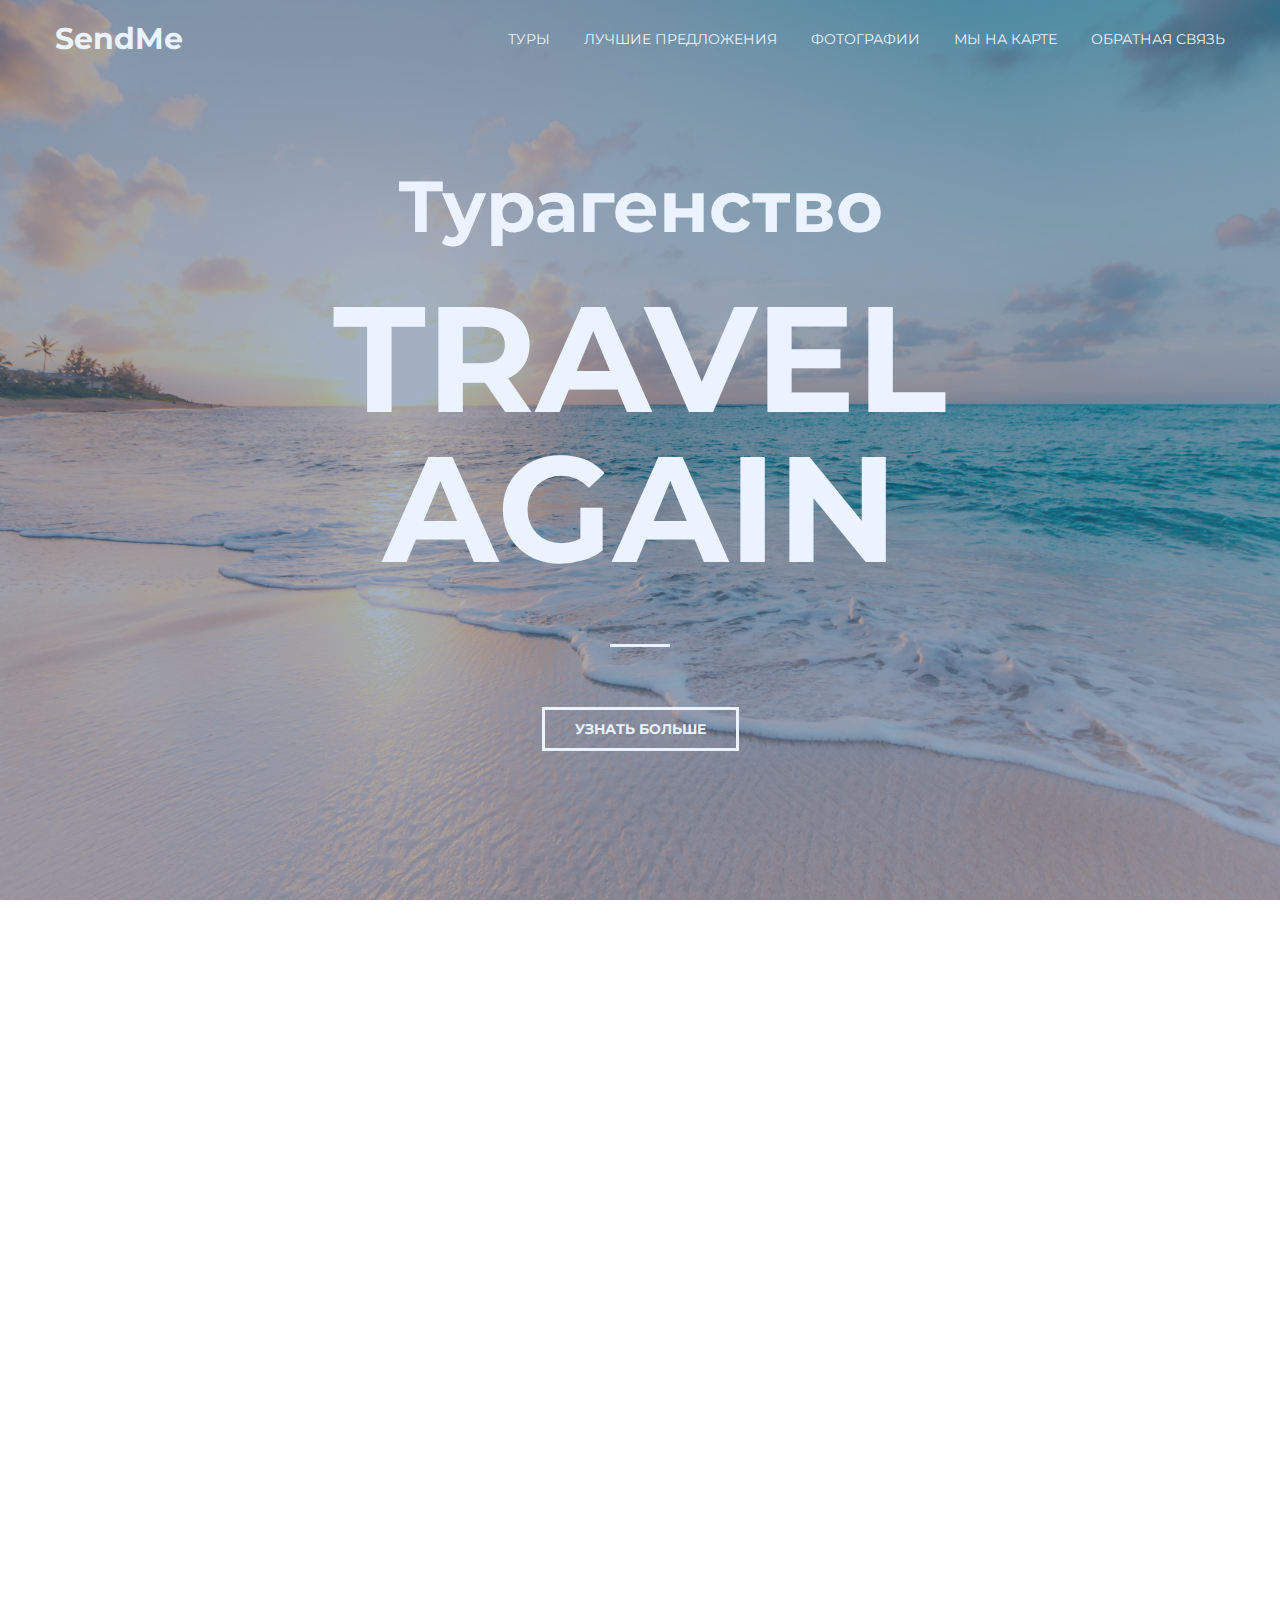
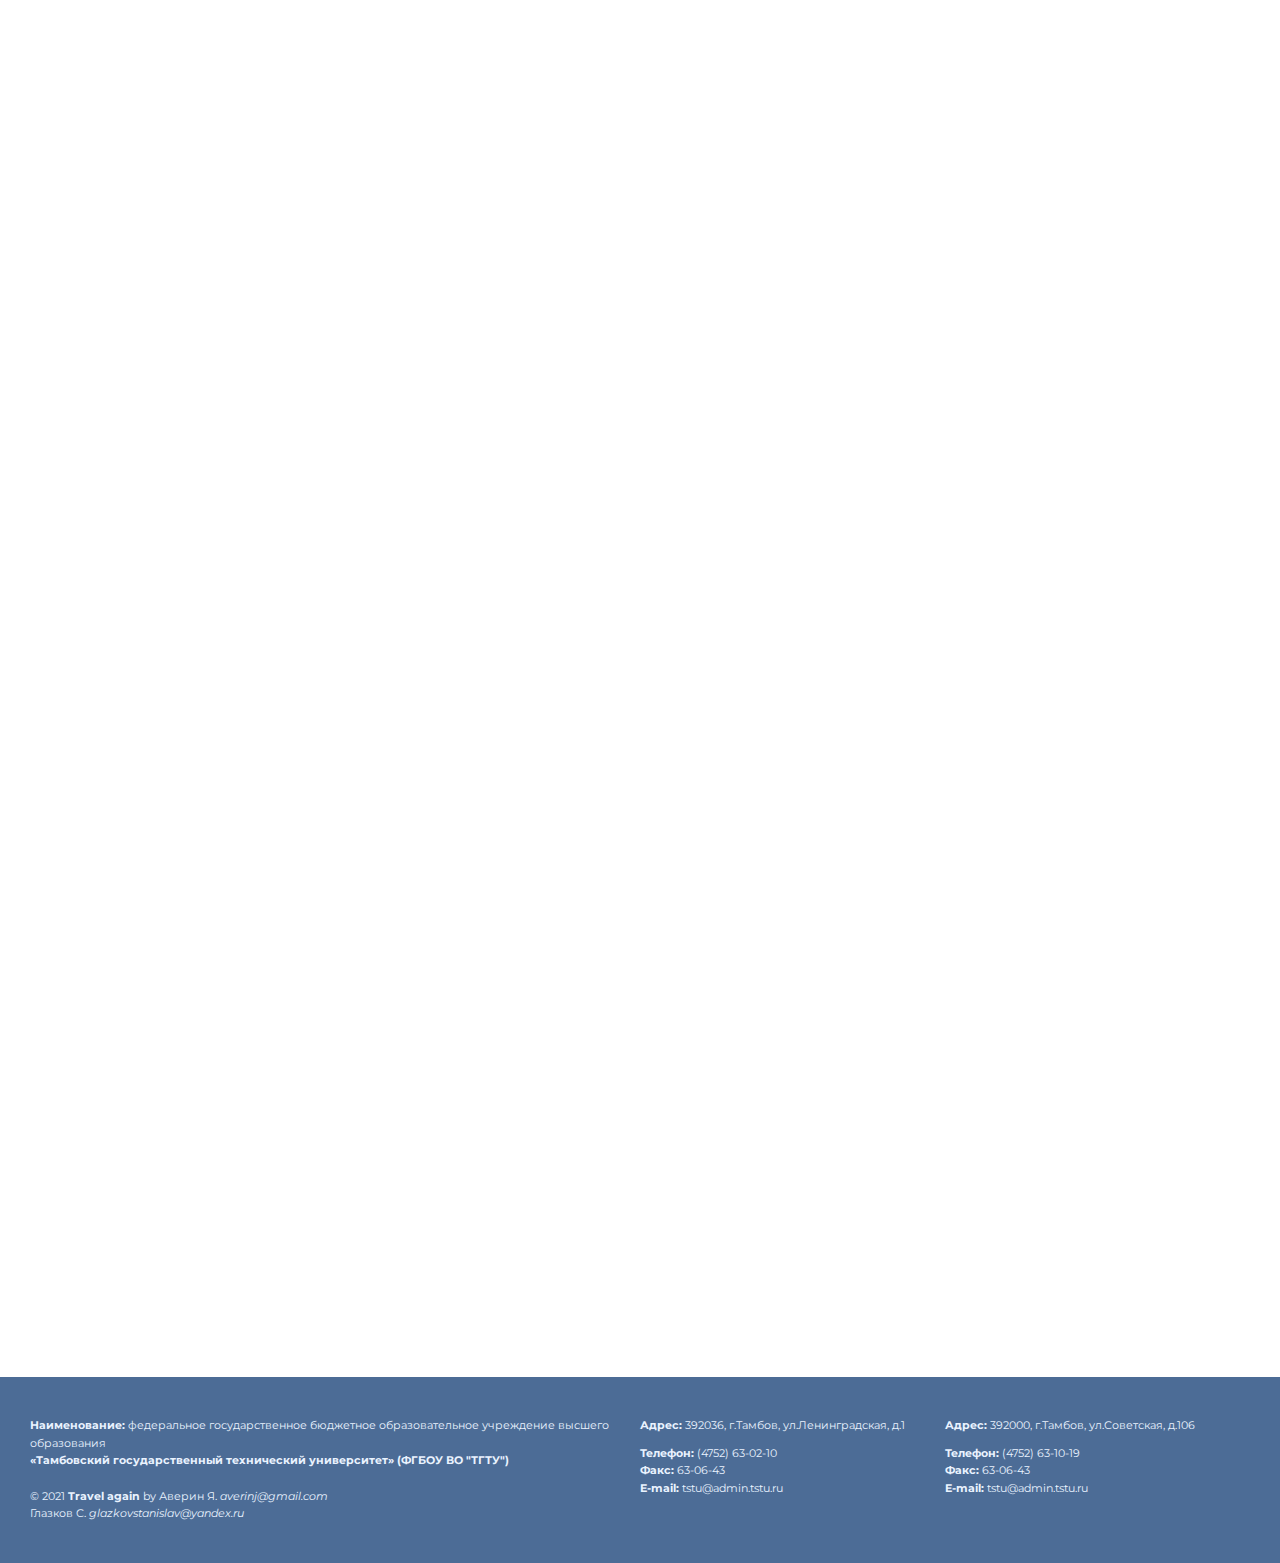
==== commit d80e5a03: "добавлена форма обратной связи" ====
--- a/index.html
+++ b/index.html
@@ -38,6 +38,7 @@
                 <a href="#slider" class="nav__link">Лучшие Предложения</a>
                 <a href="#photos" class="nav__link">Фотографии</a>
                 <a href="#map" class="nav__link">Мы на карте</a>
+                <a href="#form" class="nav__link">Обратная связь</a>
             </nav>
 
             <button class="nav-toggle" id="nav_toggle" type="button">
@@ -50,7 +51,7 @@
 <!-- Page -->
 <div class="page">
     <!--    Intro-->
-    <div class="intro" id="intro">
+    <section class="intro" id="intro">
         <div class="container">
             <div class="intro__inner anim-items">
                 <h2 class="intro__uptitle">Турагенство</h2>
@@ -60,10 +61,10 @@
 
             </div>
         </div>
-    </div>
+    </section>
 
     <!-- Tours -->
-    <div class="tours anim-items" id="tours">
+    <section class="tours anim-items" id="tours">
         <div class="container">
             <div class="tours__header">
                 <h3 class="tours__uptitle">Наши туры</h3>
@@ -116,10 +117,10 @@
                 </div>
             </div>
         </div>
-    </div>
+    </section>
 
     <!-- SLick slider -->
-    <div class="slider__block anim-items" id="slider">
+    <section class="slider__block anim-items" id="slider">
         <h2 class="slider__uptitle">Лучшие предложения</h2>
         <div class="slider">
             <div class="slider__item">
@@ -155,10 +156,10 @@
                 <div class="slider__subtitle">Атолл включает в себя 63 острова. Считается, что здесь лучший дайвинг на Мальдивах. Также, остров покорит туристов алыми закатами и рассветами.</div>
             </div>
         </div>
-    </div>
+    </section>
 
     <!-- Photos -->
-    <div class="photos" id="photos">
+    <section class="photos" id="photos">
         <div class="photos__inner anim-items">
             <div class="photos__col2">
                 <div class="photos__col">
@@ -229,10 +230,10 @@
                 </div>
             </div>
         </div>
-    </div>
+    </section>
 
     <!-- Map -->
-    <div class="map anim-items" id="map">
+    <section class="map anim-items" id="map">
         <div class="container">
             <div class="map__inner">
                 <a href="https://yandex.ru/maps/-/CCUqYBhc9C" class="map__link">
@@ -241,7 +242,23 @@
                 </a>
             </div>
         </div>
-    </div>
+    </section>
+
+    <section class="form anim-items" id="form">
+        <div class="container">
+            <div class="form__inner">
+                <h1 class="form__title">Остались вопросы по турам?</h1>
+                <h3 class="form__subtitle">Получите консультацию!</h3>
+
+                <div class="form__content">
+                    <input type="text" class="form__name" placeholder="Фамилия и Имя" maxlength="20">
+                    <input type="text" class="form__email" placeholder="Email или телефон" maxlength="30">
+                    <button class="btn form__btn" onclick="window.location.reload()">Отправить</button>
+                </div>
+            </div>
+        </div>
+    </section>
+
 </div>
 
 <!-- Footer -->
--- a/assets/css/style.css
+++ b/assets/css/style.css
@@ -475,10 +475,14 @@
 .slick-list {
 	overflow: hidden;
     border-radius: 20px;
+    -webkit-border-radius: 20px;
+    -moz-border-radius: 20px;
+    -khtml-border-radius: 20px;
 }
 .slick-track{
 	display: flex;
 	align-items: flex-start;
+    overflow: hidden;
 }
 .slider {
     margin: 0 0 50px;
@@ -504,9 +508,6 @@
 	right: 0;
 	background: url('../svg/chevron-right-solid.svg') 0 0 / 100% no-repeat;
 }
-.slider .slick-arrow.slick-disabled{
-	opacity: 0.2;
-}
 
 .slider .slick-dots{
 	display: flex;
@@ -644,7 +645,7 @@
     flex-direction: column;
     justify-content: center;
     width: 100%;
-    margin: 50px 0;
+    margin: 40px 0;
     align-items: center;
     background: url('../img/map-bg.jpg') center no-repeat;
 
@@ -702,6 +703,74 @@
     background-color: #1b3e6b;
 }
 
+/* Form */
+.form {
+    margin-bottom: 40px;
+    opacity: 0;
+    transform: translateY(50%);
+    transition: all 1s ease;
+}
+
+.form.show {
+    opacity: 1;
+    transform: translateY(0%);
+}
+
+.form__inner {
+    padding: 30px 40px 50px;
+    border-radius: 20px;
+    background-color: #4c6c96;
+    width: 100%;
+    height: auto;
+}
+
+.form__title {
+    font-size: 30px;
+    color: #eaf3ff;
+}
+
+.form__subtitle {
+    margin-bottom: 30px;
+    color: #eaf3ff;
+}
+
+.form__content {
+    display: flex;
+    justify-content: space-around;
+}
+
+.form__content input {
+    outline: #aacfff;;
+    border: none;
+    border-radius: 30px;
+    width: 35%;
+    height: 60px;
+    padding: 0 30px;
+    font-size: 16px;
+}
+
+.form__content input:focus {
+    border: 2px solid #aacfff;
+}
+
+.form__btn {
+    border: none;
+    border-radius: 30px;
+    width: 20%;
+    height: 60px;
+    background-color: #1b3e6b;
+    color: #eaf3ff;
+    font-size: 16px;
+    text-transform: none;
+    box-shadow: 0px 5px 5px 1px rgba(0, 0, 0, 0.2);
+}
+
+.form__btn:hover {
+    background-color: #eaf3ff;
+    color: #1b3e6b;
+}
+
+
 /* Footer */
 .footer {
     display: flex;
@@ -815,7 +884,7 @@
     }
 
     .slider__item {
-        height: 245px;
+        height: 265px;
     }
 
     .tours__uptitle {
@@ -865,7 +934,7 @@
     }
 
     .slider__item {
-        height: 230px;
+        height: 240px;
     }
 
     .tours {
@@ -879,7 +948,6 @@
     }
 
     .tours__block {
-        /* display: block; */
         align-items: center;
         flex-direction: column;
         width: 100%;
@@ -918,6 +986,34 @@
     .photos__text {
         font-size: 11px;
     }
+
+    .form__content {
+        flex-direction: column;
+        width: 100%;
+    }
+
+    .form__content input {
+        width: 100%;
+        margin-bottom: 20px;
+    }
+
+    .form__btn {
+        width: 100%;
+    }
+}
+
+@media (max-width: 650px){
+    .slider__item {
+        height: 270px;
+    }
+
+    .form__title {
+        font-size: 20px;
+    }
+
+    .form__subtitle {
+        font-size: 15px;
+    }
 }
 
 @media (max-width: 575px){
@@ -934,7 +1030,7 @@
     }
 
     .slider__item {
-        height: 230px;
+        height: 250px;
     }
 
     .map__title {
@@ -954,4 +1050,10 @@
     .footer__email {
         font-size: 7px;
     }
+}
+
+@media (max-width: 350px) {
+    .slider__item {
+        height: 275px;
+    }
 }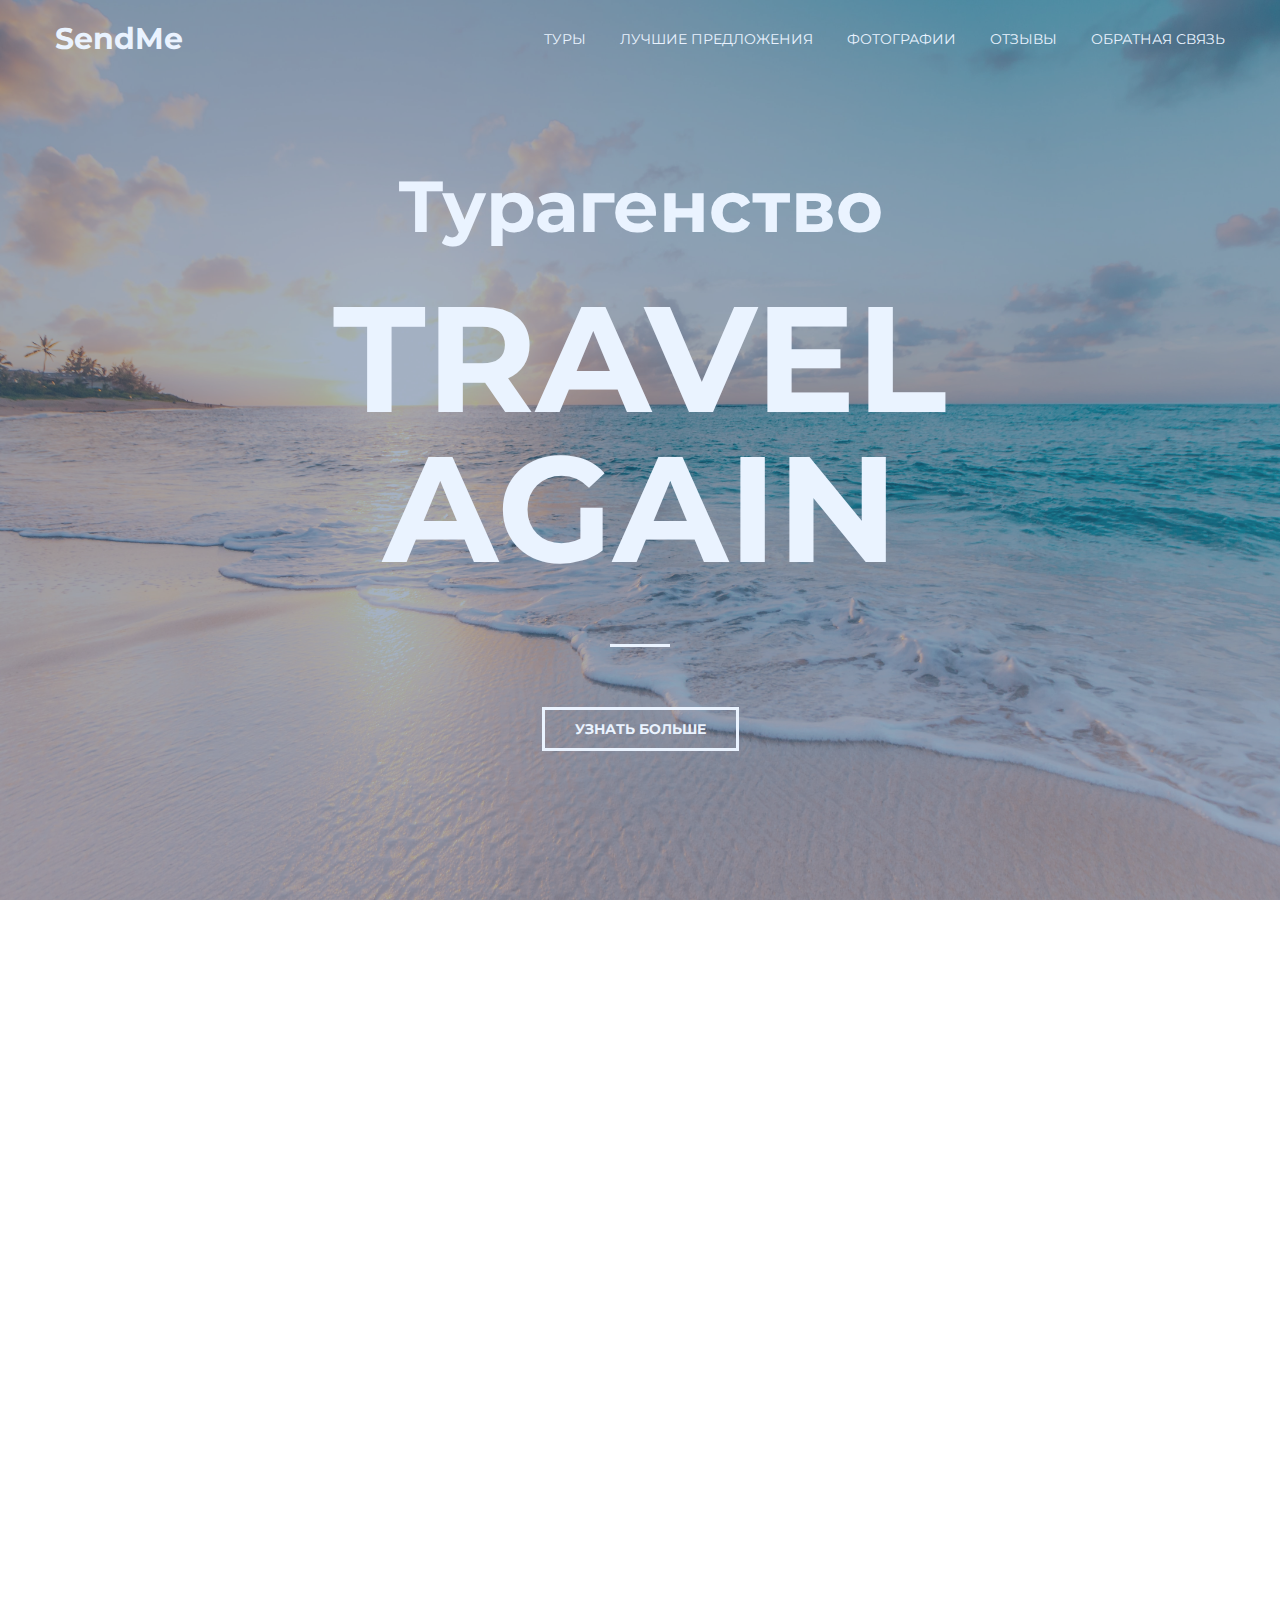
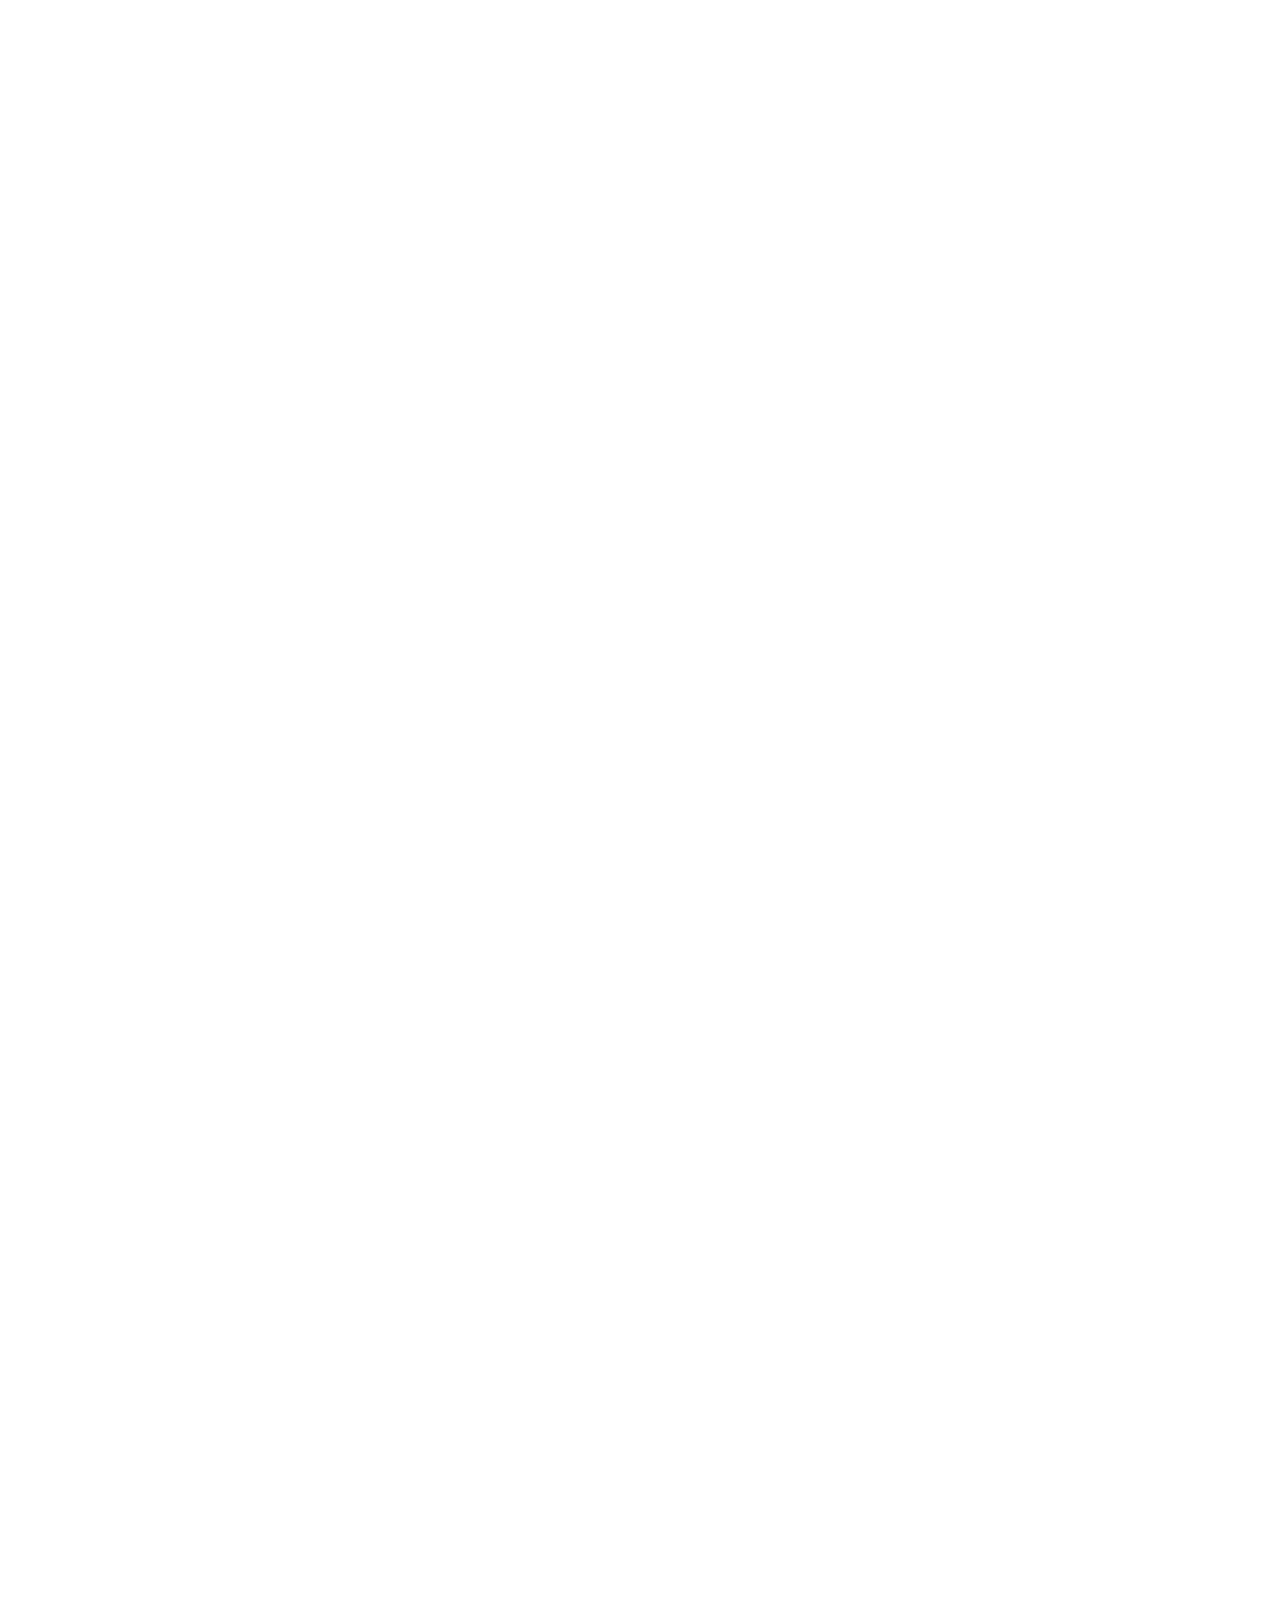
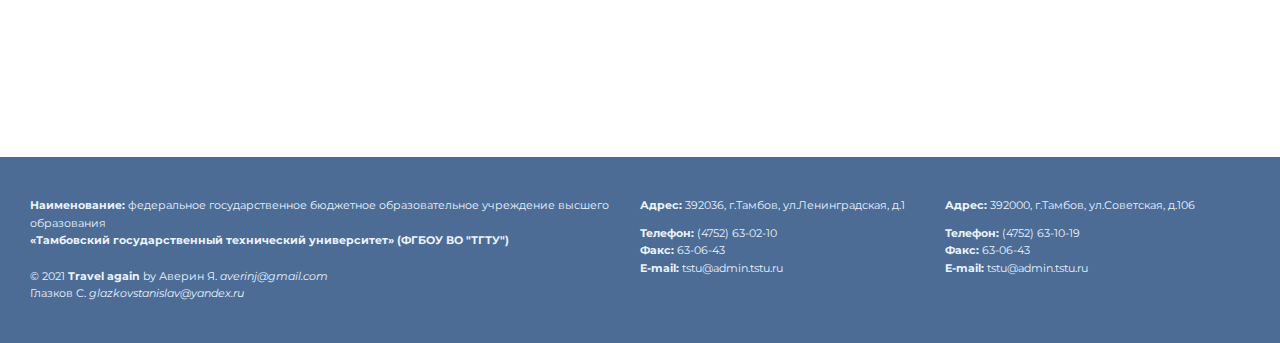
==== commit c8837520: "сделано: слайдер с отзывами панель создания отзыва форма отзыва (нет адаптивки)" ====
--- a/index.html
+++ b/index.html
@@ -37,7 +37,7 @@
                 <a href="#tours" class="nav__link">Туры</a>
                 <a href="#slider" class="nav__link">Лучшие Предложения</a>
                 <a href="#photos" class="nav__link">Фотографии</a>
-                <a href="#map" class="nav__link">Мы на карте</a>
+                <a href="#reviews" class="nav__link">Отзывы</a>
                 <a href="#form" class="nav__link">Обратная связь</a>
             </nav>
 
@@ -89,7 +89,7 @@
                     </div>
                     <div class="accordion__item">
                         <div class="accordion__header">
-                            <img src="assets/svg/caret-up-solid.svg" alt="" class="header__ico">
+                            <img src="assets/svg/caret-up-solid.svg" alt="" class="header__ico header__ico--egypt">
                             <div class="accordion__title">Египет</div>
                         </div>
                         <div class="accordion__content">
@@ -232,6 +232,81 @@
         </div>
     </section>
 
+    <!-- Reviews slider -->
+    <div class="container">
+        <section class="reviews__block anim-items" id="reviews">
+            <h2 class="reviews__uptitle">Что о нас думают клиенты</h2>
+            <div class="reviews">
+                <div class="reviews__item">
+                    <img src="https://place-hold.it/100" alt="" class="reviews__photo">
+                    <div class="reviews__content">
+                        <p class="reviews__text">Lorem ipsum dolor sit amet, consectetur adipiscing elit, sed do eiusmod tempor incididunt ut labore et dolore magna aliqua.</p>
+                        <span class="reviews__name">Lorem Ipsum</span>
+                    </div>
+                </div>
+                <div class="reviews__item">
+                    <img src="https://place-hold.it/100" alt="" class="reviews__photo">
+                    <div class="reviews__content">
+                        <p class="reviews__text">Lorem ipsum dolor sit amet, consectetur adipiscing elit, sed do eiusmod tempor incididunt ut labore et dolore magna aliqua.</p>
+                        <span class="reviews__name">Lorem Ipsum</span>
+                    </div>
+                </div>
+                <div class="reviews__item">
+                    <img src="https://place-hold.it/100" alt="" class="reviews__photo">
+                    <div class="reviews__content">
+                        <p class="reviews__text">Lorem ipsum dolor sit amet, consectetur adipiscing elit, sed do eiusmod tempor incididunt ut labore et dolore magna aliqua.</p>
+                        <span class="reviews__name">Lorem Ipsum</span>
+                    </div>
+                </div>
+                <div class="reviews__item">
+                    <img src="https://place-hold.it/100" alt="" class="reviews__photo">
+                    <div class="reviews__content">
+                        <p class="reviews__text">Lorem ipsum dolor sit amet, consectetur adipiscing elit, sed do eiusmod tempor incididunt ut labore et dolore magna aliqua.</p>
+                        <span class="reviews__name">Lorem Ipsum</span>
+                    </div>
+                </div>
+            </div>
+        </section>
+    </div>
+    
+    <div class="review__form transparent hidden" id="review__form">
+        <div class="container">
+            <div class="reiew__form-inner">
+                <div class="close__btn" onclick="closeForm()"></div>
+                <div class="review__form-content form__content">
+                    <h1 class="review__form-title">Добавить отзыв</h1>
+                    <div class="review__form-headers">
+                        <img src="https://place-hold.it/100" alt="" class="review__form-photo">
+                        <input type="text" class="form__name" placeholder="Пожалуйста, представтесь" maxlength="20">
+                        <input type="text" class="form__email" placeholder="Email (не будет публиковаться)" maxlength="30">
+                    </div>
+                    <textarea type="text" class="review__form-text" placeholder="Оставьте свой отзыв" maxlength="120"></textarea>
+                </div>
+                <button class="btn form__btn" onclick="window.location.reload()">Отправить</button>
+            </div>
+        </div>
+    </div>
+
+    <div class="make__review transparent hidden" id='make__review'>
+        <button class="form__btn make__review--btn" onclick="showForm()">Оставить отзыв</button>
+    </div>
+
+    <!-- Question form -->
+    <section class="form anim-items" id="form">
+        <div class="container">
+            <div class="form__inner">
+                <h1 class="form__title">Остались вопросы по турам?</h1>
+                <h3 class="form__subtitle">Получите консультацию!</h3>
+
+                <div class="form__content">
+                    <input type="text" class="form__name" placeholder="Фамилия и Имя" maxlength="20">
+                    <input type="text" class="form__email" placeholder="Email или телефон" maxlength="30">
+                    <button class="btn form__btn" onclick="window.location.reload()">Отправить</button>
+                </div>
+            </div>
+        </div>
+    </section>
+
     <!-- Map -->
     <section class="map anim-items" id="map">
         <div class="container">
@@ -240,21 +315,6 @@
                     <img src="assets/svg/map-marked-alt-solid.svg" alt="" class="map__ico">          
                     <div class="map__title">Мы на карте</div>
                 </a>
-            </div>
-        </div>
-    </section>
-
-    <section class="form anim-items" id="form">
-        <div class="container">
-            <div class="form__inner">
-                <h1 class="form__title">Остались вопросы по турам?</h1>
-                <h3 class="form__subtitle">Получите консультацию!</h3>
-
-                <div class="form__content">
-                    <input type="text" class="form__name" placeholder="Фамилия и Имя" maxlength="20">
-                    <input type="text" class="form__email" placeholder="Email или телефон" maxlength="30">
-                    <button class="btn form__btn" onclick="window.location.reload()">Отправить</button>
-                </div>
             </div>
         </div>
     </section>
--- a/assets/css/style.css
+++ b/assets/css/style.css
@@ -365,6 +365,10 @@
     opacity: .3;
 }
 
+.header__ico--egypt {
+    height: 60px;
+}
+
 
 .accordion__header {
     display: flex;
@@ -472,7 +476,7 @@
 .slick-slider{
 	min-width: 0;
 }
-.slick-list {
+.slider .slick-list {
 	overflow: hidden;
     border-radius: 20px;
     -webkit-border-radius: 20px;
@@ -490,7 +494,7 @@
 	padding: 0px 60px;
 }
 
-.slider .slick-arrow{
+.slick-arrow{
 	position: absolute;
 	top: 50%;
 	margin: -30px 30px 0px;
@@ -499,26 +503,27 @@
 	width: 20px;
 	height: 35px;
     border: none;
-}
-.slider .slick-arrow.slick-prev{
+    opacity: .5;
+}
+.slick-arrow.slick-prev{
 	left: 0;
 	background: url('../svg/chevron-left-solid.svg') 0 0 / 100% no-repeat;
 }
-.slider .slick-arrow.slick-next{
+.slick-arrow.slick-next{
 	right: 0;
 	background: url('../svg/chevron-right-solid.svg') 0 0 / 100% no-repeat;
 }
 
-.slider .slick-dots{
+.slick-dots{
 	display: flex;
 	align-items: center;
 	justify-content: center;
 }
-.slider .slick-dots li{
+.slick-dots li{
 	list-style: none;
 	margin: 0px 10px;
 }
-.slider .slick-dots button{
+.slick-dots button{
 	font-size: 0;
 	width: 10px;
 	height: 10px;
@@ -526,7 +531,7 @@
 	border-radius: 50%;
 }
 
-.slider .slick-dots li.slick-active button{
+.slick-dots li.slick-active button{
 	background-color: transparent;
 	border: 1px solid #4c6c96;
 }
@@ -550,6 +555,7 @@
 .photos {
     display: flex;
     justify-content: center;
+    margin-bottom: 50px;
 }
 
 .photos__inner .photos__item{
@@ -639,13 +645,154 @@
     top: -7px;
 }
 
+/* Reviews */
+.reviews__block {
+    width: 100%;
+    max-width: inherit;
+    margin-bottom: 50px;
+
+    background: linear-gradient(#d6e8ff, #eaf3ff);
+    border-radius: 10px;
+    padding: 20px 0;
+
+    opacity: 0;
+    transform: translateY(50%);
+    transition: all 1s ease;
+}
+
+.reviews__block.show {
+    opacity: 1;
+    transform: translateY(0%);
+}
+
+.reviews .slick-list {
+	overflow: hidden;
+    border-radius: 30px;
+    -webkit-border-radius: 30px;
+    -moz-border-radius: 30px;
+    -khtml-border-radius: 30px;
+    box-shadow: 0px 10px 10px 1px rgba(0, 0, 0, 0.2);
+}
+
+.reviews__uptitle {
+    width: 100%;
+    text-align: center;
+    margin-bottom: 20px;
+    padding-bottom: 15px;
+}
+
+.reviews {
+	position: relative;
+	padding: 0px 60px;
+}
+
+.reviews__item {
+    padding: 15px;
+    text-align: center;
+    height: 155px;
+    display: flex;
+    background-color: #fff;
+    border-right: 1px solid #aacfff;
+}
+
+.reviews__photo {
+    align-self: center;
+    width: 100px;
+    height: 100px;
+    border-radius: 50%;
+    margin-left: 10px;
+    margin-right: 30px;
+}
+
+.reviews__content {
+    text-align: left;
+    padding-right: 20px;
+}
+
+.reviews__name {
+    font-size: 17px;
+    color: #4c6c96;
+}
+
+.reviews__text {
+    font-weight: 300;
+    font-style: italic;
+}
+
+/* Form */
+.form {
+    margin-bottom: 40px;
+    opacity: 0;
+    transform: translateY(50%);
+    transition: all 1s ease;
+}
+
+.form.show {
+    opacity: 1;
+    transform: translateY(0%);
+}
+
+.form__inner {
+    padding: 30px 40px 50px;
+    border-radius: 10px;
+    background-color: #4c6c96;
+    width: 100%;
+    height: auto;
+}
+
+.form__title {
+    font-size: 30px;
+    color: #eaf3ff;
+}
+
+.form__subtitle {
+    margin-bottom: 30px;
+    color: #eaf3ff;
+}
+
+.form__content {
+    display: flex;
+    justify-content: space-around;
+}
+
+.form__content input {
+    outline: #aacfff;;
+    border: none;
+    border-radius: 30px;
+    width: 35%;
+    height: 60px;
+    padding: 0 30px;
+    font-size: 16px;
+}
+
+.form__content input:focus {
+    border: 2px solid #aacfff;
+}
+
+.form__btn {
+    border: none;
+    border-radius: 30px;
+    width: 20%;
+    height: 60px;
+    background-color: #1b3e6b;
+    color: #eaf3ff;
+    font-size: 16px;
+    text-transform: none;
+    box-shadow: 0px 5px 5px 1px rgba(0, 0, 0, 0.2);
+}
+
+.form__btn:hover {
+    background-color: #eaf3ff;
+    color: #1b3e6b;
+}
+
 /* Map */
 .map {
     display: flex;
     flex-direction: column;
     justify-content: center;
     width: 100%;
-    margin: 40px 0;
+    margin-bottom: 40px;
     align-items: center;
     background: url('../img/map-bg.jpg') center no-repeat;
 
@@ -703,74 +850,6 @@
     background-color: #1b3e6b;
 }
 
-/* Form */
-.form {
-    margin-bottom: 40px;
-    opacity: 0;
-    transform: translateY(50%);
-    transition: all 1s ease;
-}
-
-.form.show {
-    opacity: 1;
-    transform: translateY(0%);
-}
-
-.form__inner {
-    padding: 30px 40px 50px;
-    border-radius: 20px;
-    background-color: #4c6c96;
-    width: 100%;
-    height: auto;
-}
-
-.form__title {
-    font-size: 30px;
-    color: #eaf3ff;
-}
-
-.form__subtitle {
-    margin-bottom: 30px;
-    color: #eaf3ff;
-}
-
-.form__content {
-    display: flex;
-    justify-content: space-around;
-}
-
-.form__content input {
-    outline: #aacfff;;
-    border: none;
-    border-radius: 30px;
-    width: 35%;
-    height: 60px;
-    padding: 0 30px;
-    font-size: 16px;
-}
-
-.form__content input:focus {
-    border: 2px solid #aacfff;
-}
-
-.form__btn {
-    border: none;
-    border-radius: 30px;
-    width: 20%;
-    height: 60px;
-    background-color: #1b3e6b;
-    color: #eaf3ff;
-    font-size: 16px;
-    text-transform: none;
-    box-shadow: 0px 5px 5px 1px rgba(0, 0, 0, 0.2);
-}
-
-.form__btn:hover {
-    background-color: #eaf3ff;
-    color: #1b3e6b;
-}
-
-
 /* Footer */
 .footer {
     display: flex;
@@ -819,6 +898,116 @@
 .footer__tel:hover,
 .footer__email:hover {
     opacity: .7;
+}
+
+/* Heplers */
+.make__review {
+    position: fixed;
+    bottom: 30px;
+    right: 30px;
+    z-index: 1000000;
+    transition: all 200ms linear;
+    cursor: pointer;
+}
+
+.make__review--btn {
+    padding: 0 15px;
+    margin: 0;
+    width: 150px;
+    height: 30px;
+    background-color: #eaf3ff;
+    color: #333;
+    font-size: 13px;
+    cursor: pointer;
+}
+
+.review__form {
+    display: flex;
+    position: fixed;
+    top: 0;
+    right: 0;
+    left: 0;
+    width: 100%;
+    height: 100%;
+    z-index: 10000000;
+    background-color: rgba(234,243,255, .8);
+    align-items: center;
+
+    transition: all 200ms linear;
+}
+
+.reiew__form-inner {
+    position: relative;
+    width: 100%;
+    height: 400px;
+    background-color: #4c6c96;
+    border-radius: 20px;
+    display: flex;
+    justify-content: center;
+    flex-direction: column;
+    align-items: center;
+}
+
+.close__btn {
+    position: absolute;
+    top: 20px;
+    right: 20px;
+    background-image: url(../svg/close.svg);
+    width: 50px;
+    height: 50px;
+    cursor: pointer;
+}
+
+.close__btn:hover {
+    opacity: .7;
+}
+
+.review__form-photo {
+    width: 100px;
+    height: 100px;
+    border-radius: 50%;
+}
+
+.review__form-content {
+    width: 70%;
+    display: flex;
+    flex-direction: column;
+}
+
+.review__form-title {
+    color: #eaf3ff;
+}
+
+.review__form-headers {
+    display: flex;
+    justify-content: space-between;
+    align-items: center;
+    margin-bottom: 20px;
+}
+
+.review__form-content input {
+    border-radius: 5px;
+    width: 40%;
+}
+
+.review__form-text {
+    padding: 10px;
+    width: 100% !important;
+    height: 70px !important;
+    border-radius: 10px;
+    background-color: #fff;
+    color: #333;
+    margin-bottom: 20px;
+    font-size: 17px;
+}
+
+.transparent {
+    opacity: 0;
+}
+
+.hidden {
+    display: none;
+    z-index: -1;
 }
 
 
@@ -914,6 +1103,11 @@
     .photos__text {
         font-size: 13px;
     }
+
+    .review__form-headers {
+        flex-direction: column;
+        justify-content: space-between;
+    }
 }
 
 @media (max-width: 770px) {
@@ -1007,6 +1201,10 @@
         height: 270px;
     }
 
+    .reviews__item {
+        height: 220px;
+    }
+
     .form__title {
         font-size: 20px;
     }
@@ -1033,13 +1231,30 @@
         height: 250px;
     }
 
+    .reviews__item {
+        flex-direction: column;
+        justify-content: space-around;
+        height: 300px;
+    }
+
+    .reviews__photo,
+    .reviews__content {
+        padding: 0;
+        margin: 0;
+    }
+
+    .reviews__photo {
+        width: 75px;
+        height: 75px;
+    }
+
     .map__title {
         font-size: 12px;
     }
 
     .footer__inner {
         display: flex;
-        justify-content: space-between;
+        justify-content: space-around;
     }
 
     .footer__text {
@@ -1056,4 +1271,28 @@
     .slider__item {
         height: 275px;
     }
+
+    .reviews__item {
+        height: 400px;
+    }
+
+    .reviews__text {
+        font-size: 13px;
+    }
+
+    .footer__inner {
+        justify-content: space-between;
+    }
+
+    .footer__text {
+        margin: 0;
+    }
+
+    .footer__left {
+        max-width: 40%;
+    }
+
+    .footer__text {
+        font-size: 8px;
+    }
 }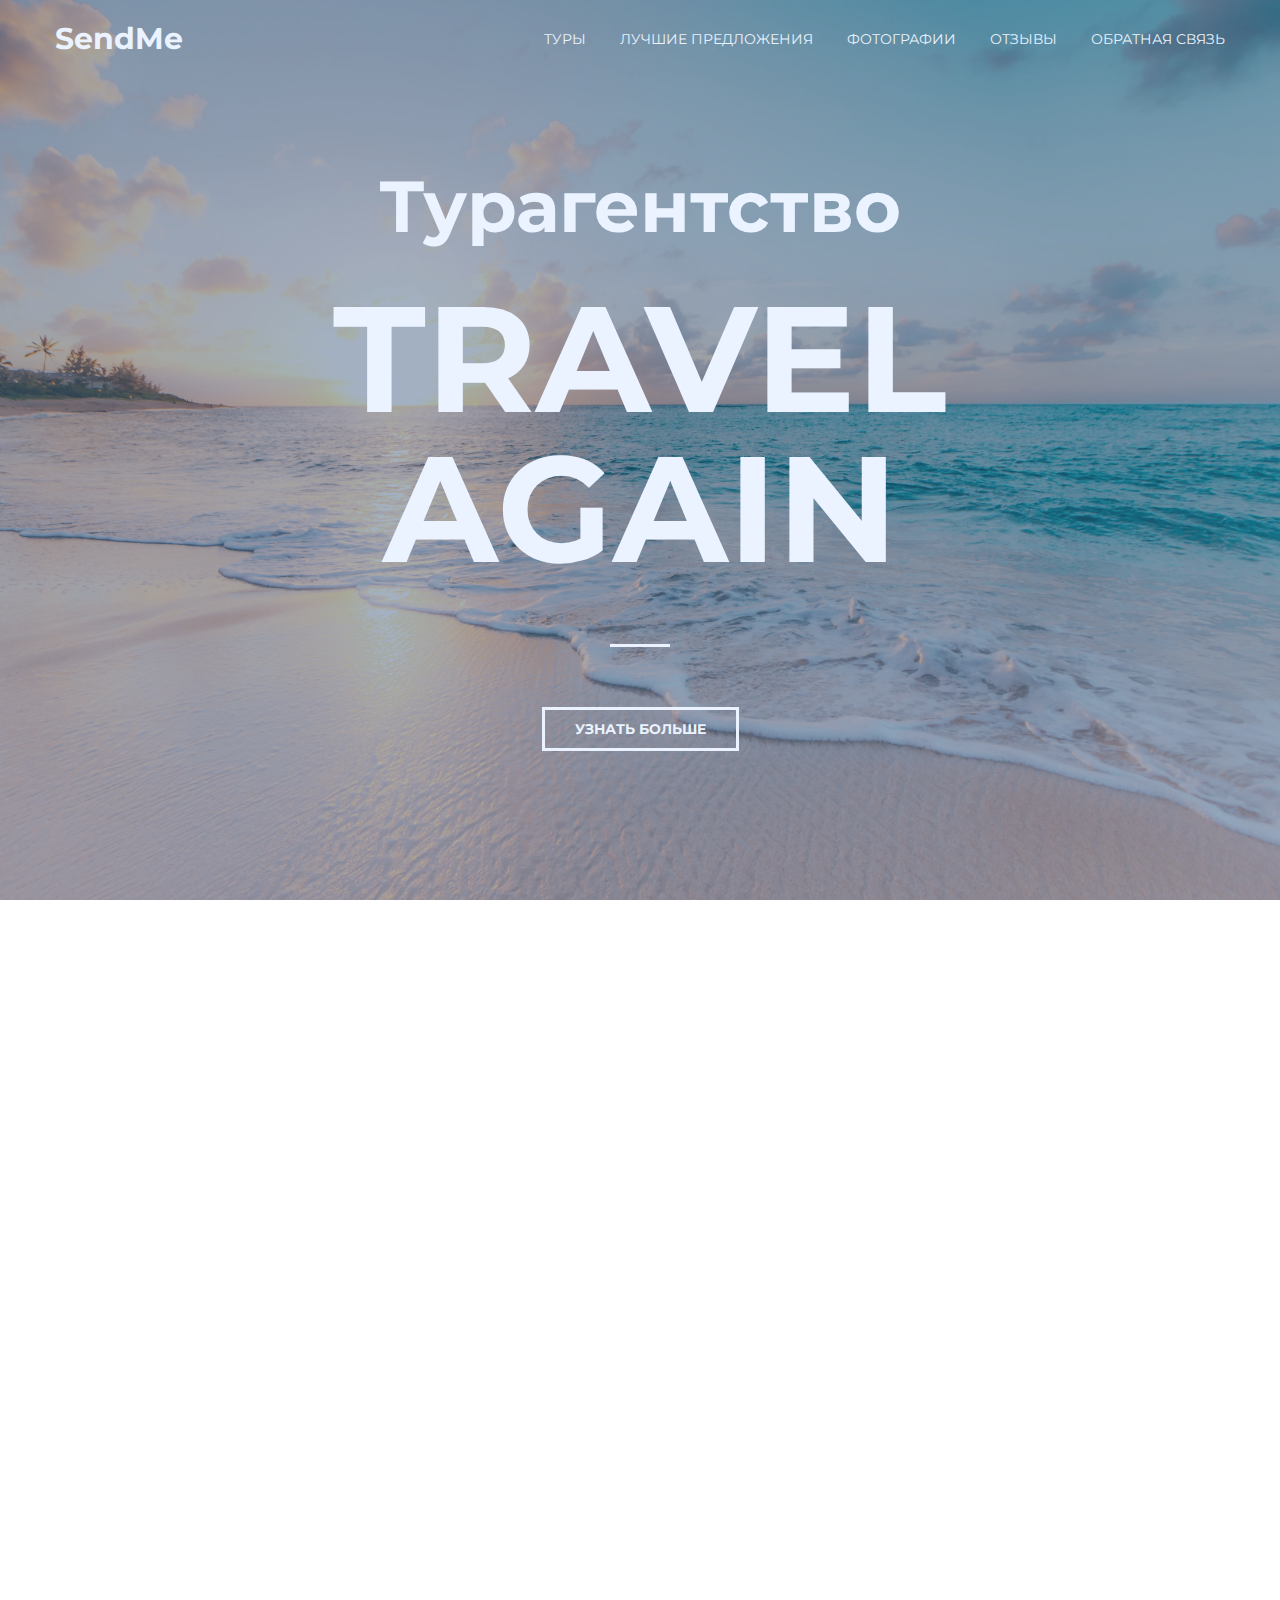
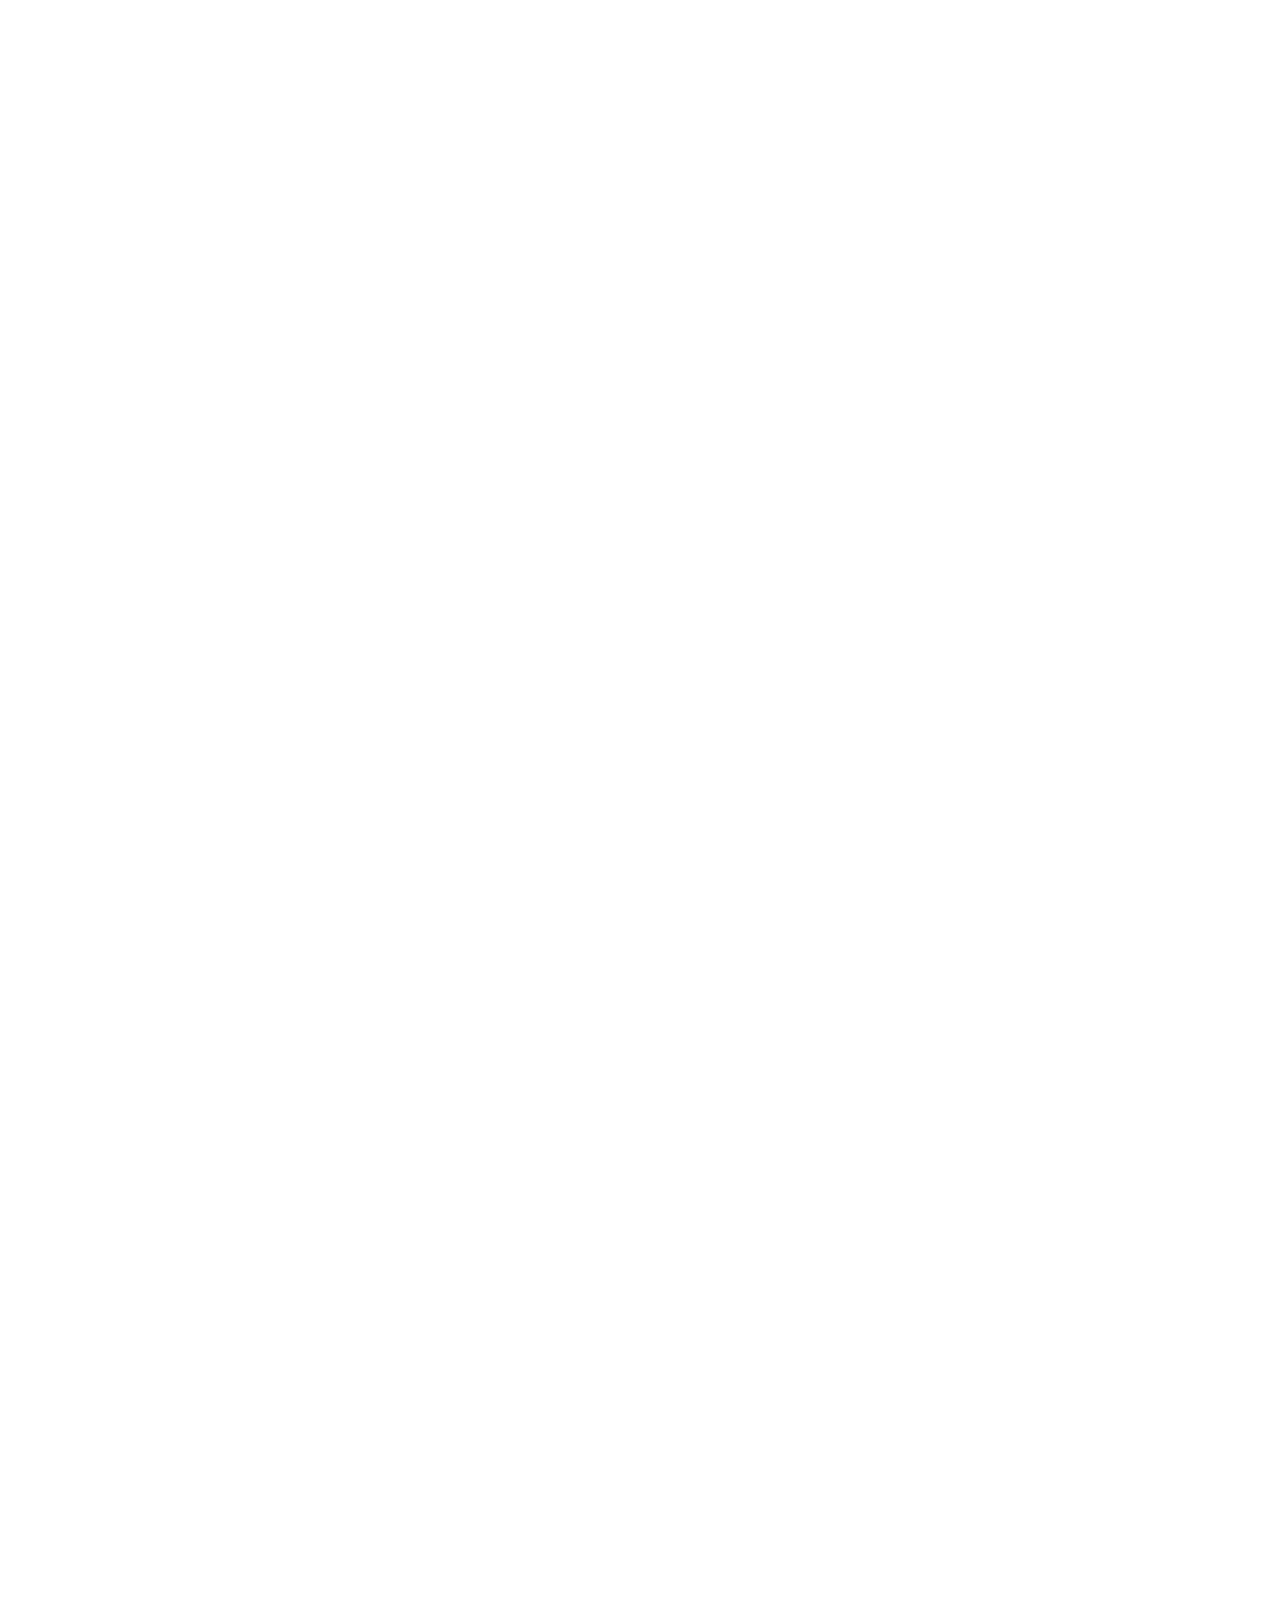
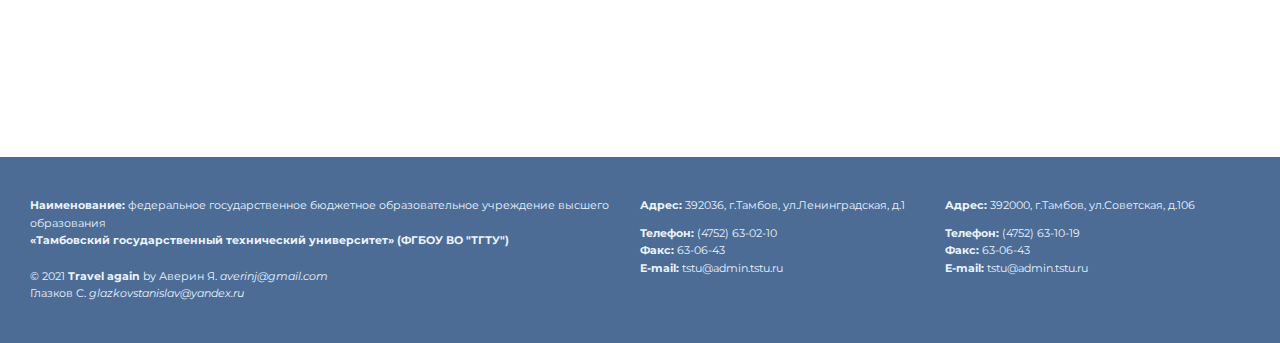
==== commit 4b114539: "исправлена ошибка в названии" ====
--- a/index.html
+++ b/index.html
@@ -54,7 +54,7 @@
     <section class="intro" id="intro">
         <div class="container">
             <div class="intro__inner anim-items">
-                <h2 class="intro__uptitle">Турагенство</h2>
+                <h2 class="intro__uptitle">Турагентство</h2>
                 <h1 class="intro__title">Travel again</h1>
 
                 <a href="#tours" class="btn">Узнать больше</a>
@@ -271,7 +271,7 @@
     
     <div class="review__form transparent hidden" id="review__form">
         <div class="container">
-            <div class="reiew__form-inner">
+            <div class="review__form-inner">
                 <div class="close__btn" onclick="closeForm()"></div>
                 <div class="review__form-content form__content">
                     <h1 class="review__form-title">Добавить отзыв</h1>
--- a/assets/css/style.css
+++ b/assets/css/style.css
@@ -936,7 +936,7 @@
     transition: all 200ms linear;
 }
 
-.reiew__form-inner {
+.review__form-inner {
     position: relative;
     width: 100%;
     height: 400px;
@@ -956,6 +956,7 @@
     width: 50px;
     height: 50px;
     cursor: pointer;
+    transition: opacity .2s linear;
 }
 
 .close__btn:hover {
@@ -1108,6 +1109,18 @@
         flex-direction: column;
         justify-content: space-between;
     }
+
+    .review__form-headers input {
+        margin-bottom: 15px;
+        width: 100%;
+    }
+
+    .review__form-inner {
+        height: 550px;
+    }
+    .review__form-photo {
+        margin-bottom: 15px;
+    }
 }
 
 @media (max-width: 770px) {
@@ -1194,6 +1207,10 @@
     .form__btn {
         width: 100%;
     }
+
+    .review__form-inner {
+        padding: 0 15px;
+    }
 }
 
 @media (max-width: 650px){
@@ -1265,6 +1282,11 @@
     .footer__email {
         font-size: 7px;
     }
+
+    .review__form-title {
+        font-size: 20px;
+        margin-bottom: 20px;
+    }
 }
 
 @media (max-width: 350px) {
@@ -1295,4 +1317,8 @@
     .footer__text {
         font-size: 8px;
     }
+
+    .review__form-title {
+        font-size: 15px;
+    }
 }